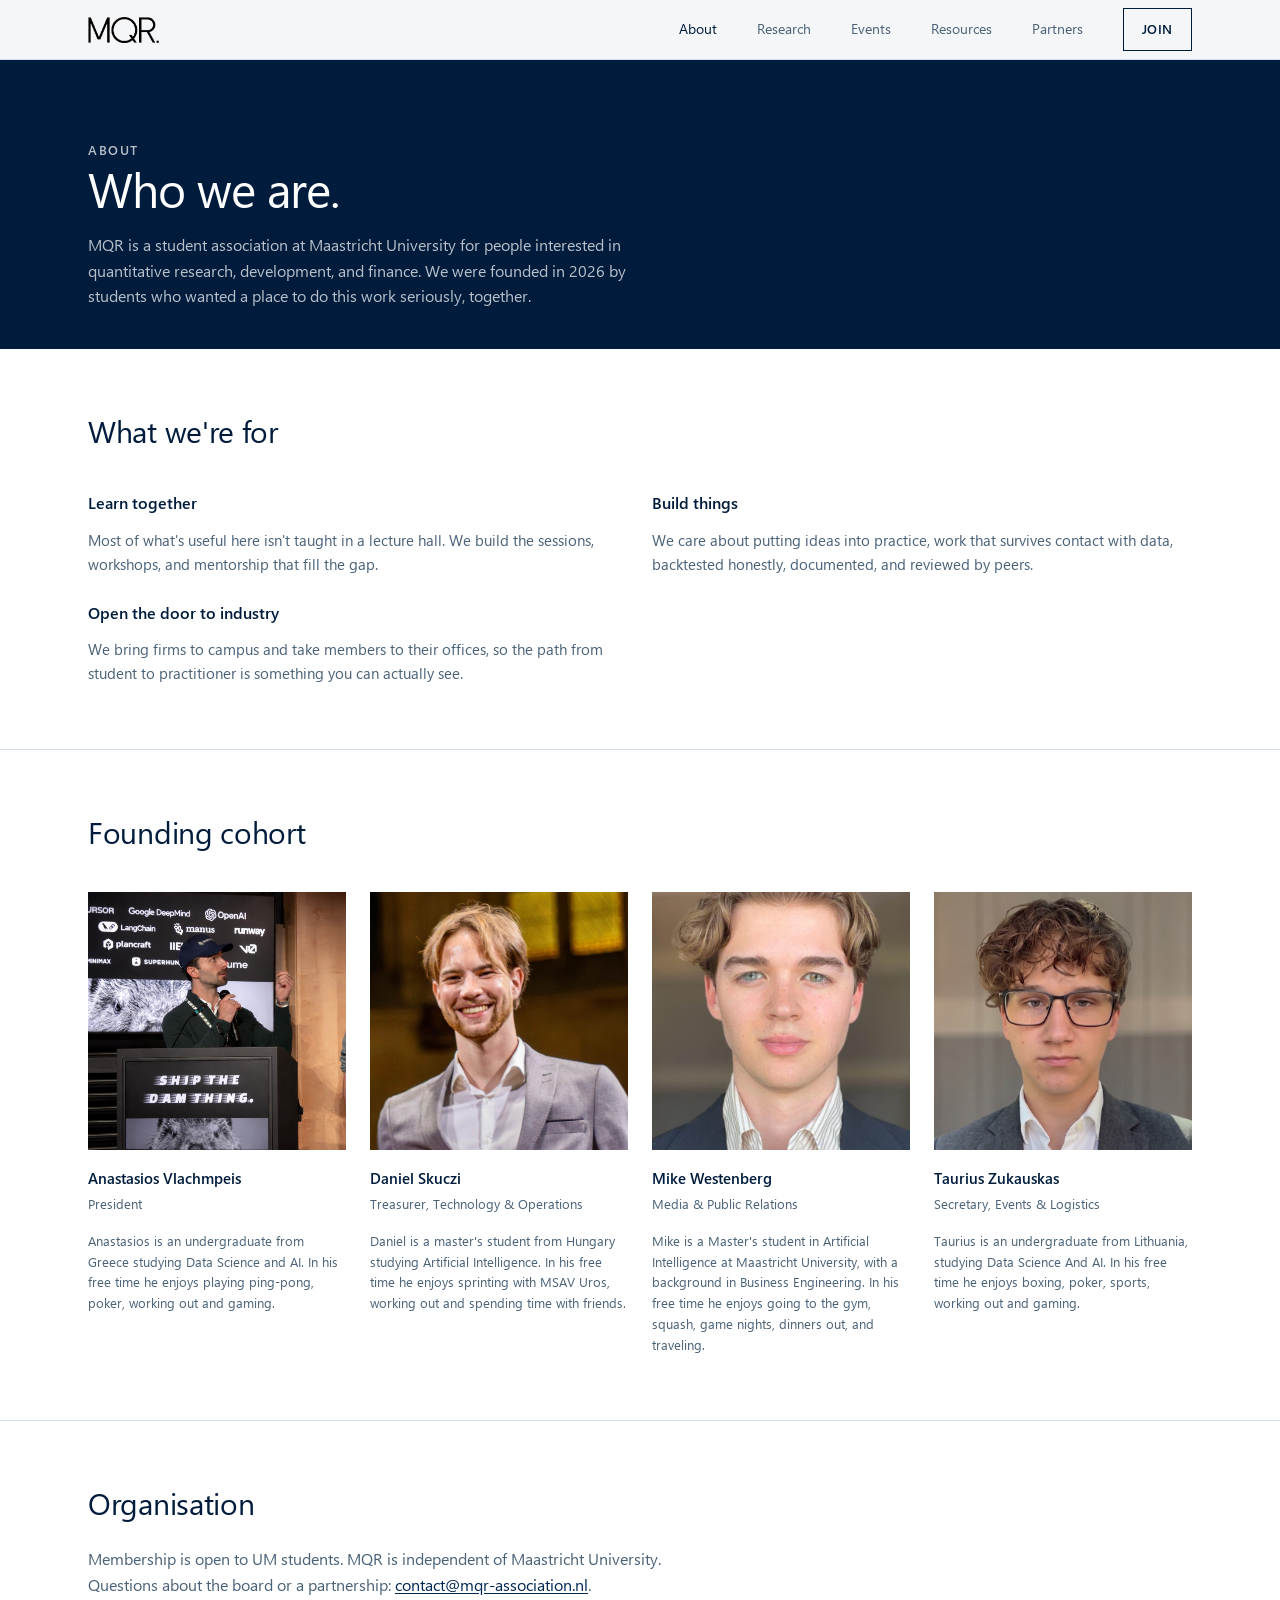
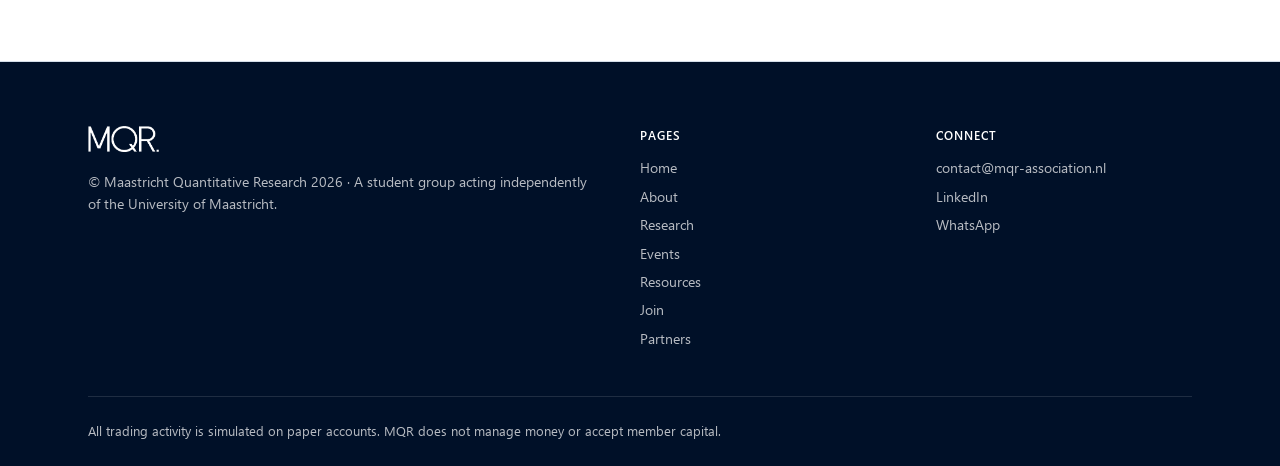
==== about.html @ 7ec0f81c "Content" ====
<!DOCTYPE html>
<html lang="en">
<head>
  <meta charset="UTF-8">
  <meta name="viewport" content="width=device-width, initial-scale=1.0">
  <link rel="icon" type="image/png" sizes="32x32" href="assets/favicon-light.png" media="(prefers-color-scheme: light)">
  <link rel="icon" type="image/png" sizes="32x32" href="assets/favicon-dark.png" media="(prefers-color-scheme: dark)">
  <link rel="icon" type="image/png" sizes="16x16" href="assets/favicon-light-16.png" media="(prefers-color-scheme: light)">
  <link rel="icon" type="image/png" sizes="16x16" href="assets/favicon-dark-16.png" media="(prefers-color-scheme: dark)">
  <link rel="icon" type="image/png" href="assets/favicon-light.png">
  <link rel="apple-touch-icon" sizes="180x180" href="assets/favicon-light-180.png">
  <title>About · MQR</title>
  <meta name="description" content="About MQR, Maastricht University's student association for quantitative research, development, and finance.">
  <meta property="og:title" content="About · MQR">
  <meta property="og:description" content="About MQR, Maastricht University's student association for quantitative research, development, and finance.">
  <meta property="og:type" content="website">
  <link rel="stylesheet" href="css/tokens.css">
  <link rel="stylesheet" href="css/fonts.css">
  <link rel="stylesheet" href="css/reset.css">
  <link rel="stylesheet" href="css/base.css">
  <link rel="stylesheet" href="css/layout.css">
  <link rel="stylesheet" href="css/components.css">
  <link rel="stylesheet" href="css/pages.css">
</head>
<body>
  <a class="skip-link" href="#main">Skip to content</a>

  <header class="site-header">
    <div class="header-inner">
      <a href="index.html" class="logo" aria-label="MQR home">
        <img src="assets/logo.png" alt="MQR" width="619" height="387">
      </a>
      <button type="button" class="nav-toggle" aria-expanded="false" aria-controls="primary-nav" aria-label="Open menu">
        <span class="nav-toggle-icon"></span>
      </button>
      <nav class="header-nav" id="primary-nav" aria-label="Primary">
        <a href="about.html" class="nav-link is-active" aria-current="page">About</a>
        <a href="research.html" class="nav-link">Research</a>
        <a href="events.html" class="nav-link">Events</a>
        <a href="resources.html" class="nav-link">Resources</a>
        <a href="partners.html" class="nav-link">Partners</a>
        <a href="join.html" class="btn btn-outline">Join</a>
      </nav>
    </div>
  </header>

  <main id="main">
    <section class="page-hero">
      <div class="section-inner">
        <p class="hero-kicker">About</p>
        <h1>Who we are.</h1>
        <p>MQR is a student association at Maastricht University for people interested in quantitative research, development, and finance. We were founded in 2026 by students who wanted a place to do this work seriously, together.</p>
      </div>
    </section>

    <section class="content-section" aria-labelledby="purpose-heading">
      <div class="section-inner">
        <h2 id="purpose-heading">What we're for</h2>
        <div class="event-types">
          <div class="event-type">
            <h3>Learn together</h3>
            <p>Most of what's useful here isn't taught in a lecture hall. We build the sessions, workshops, and mentorship that fill the gap.</p>
          </div>
          <div class="event-type">
            <h3>Build things</h3>
            <p>We care about putting ideas into practice, work that survives contact with data, backtested honestly, documented, and reviewed by peers.</p>
          </div>
          <div class="event-type">
            <h3>Open the door to industry</h3>
            <p>We bring firms to campus and take members to their offices, so the path from student to practitioner is something you can actually see.</p>
          </div>
        </div>
      </div>
    </section>

    <section class="content-section" id="founding-cohort" aria-labelledby="founding-cohort-heading">
      <div class="section-inner">
        <h2 id="founding-cohort-heading">Founding cohort</h2>
        <div class="team-list">
          <article class="team-member">
            <img src="assets/cohort/anastasios-vlachmpeis.jpg" alt="Anastasios Vlachmpeis">
            <h3>Anastasios Vlachmpeis</h3>
            <p class="team-role">President</p>
            <p class="team-bio">Anastasios is an undergraduate from Greece studying Data Science and AI. In his free time he enjoys playing ping-pong, poker, working out and gaming.</p>
          </article>
          <article class="team-member">
            <img src="assets/cohort/daniel-skuczi.jpg" alt="Daniel Skuczi">
            <h3>Daniel Skuczi</h3>
            <p class="team-role">Treasurer, Technology &amp; Operations</p>
            <p class="team-bio">Daniel is a master's student from Hungary studying Artificial Intelligence. In his free time he enjoys sprinting with MSAV Uros, working out and spending time with friends.</p>
          </article>
          <article class="team-member">
            <img src="assets/cohort/mike-westenberg.jpg" alt="Mike Westenberg">
            <h3>Mike Westenberg</h3>
            <p class="team-role">Media &amp; Public Relations</p>
            <p class="team-bio">Mike is a Master's student in Artificial Intelligence at Maastricht University, with a background in Business Engineering. In his free time he enjoys going to the gym, squash, game nights, dinners out, and traveling.</p>
          </article>
          <article class="team-member">
            <img src="assets/cohort/taurius-zukauskas.jpg" alt="Taurius Zukauskas">
            <h3>Taurius Zukauskas</h3>
            <p class="team-role">Secretary, Events &amp; Logistics</p>
            <p class="team-bio">Taurius is an undergraduate from Lithuania, studying Data Science And AI. In his free time he enjoys boxing, poker, sports, working out and gaming.</p>
          </article>
        </div>
      </div>
    </section>

    <!-- <section class="content-section" id="board" aria-labelledby="board-heading">
      <div class="section-inner">
        <h2 id="board-heading">Board</h2>
        <div class="team-list">
          <article class="team-member">
            <img src="assets/board/PLACEHOLDER.jpg" alt="">
            <h3>Anastasios Vlachmpeis</h3>
            <p class="team-role">Title</p>
            <p class="team-bio">BSc Data Science &amp; AI</p>
          </article>
          <article class="team-member">
            <img src="assets/board/PLACEHOLDER.jpg" alt="">
            <h3>Daniel Skuczi</h3>
            <p class="team-role">Treasurer</p>
            <p class="team-bio">MSc Artificial Intelligence</p>
          </article>
          <article class="team-member">
            <img src="assets/board/PLACEHOLDER.jpg" alt="">
            <h3>Mike Westenberg</h3>
            <p class="team-role">Media &amp; Public Relations</p>
            <p class="team-bio">MSc Artificial Intelligence</p>
          </article>
          <article class="team-member">
            <img src="assets/board/PLACEHOLDER.jpg" alt="">
            <h3>Taurius Zukauskas</h3>
            <p class="team-role">Secretary</p>
            <p class="team-bio">BSc Data Science &amp; AI</p>
          </article>
        </div>
      </div>
    </section> -->

    <section class="content-section" aria-labelledby="organisation-heading">
      <div class="section-inner">
        <h2 id="organisation-heading">Organisation</h2>
        <p>Membership is open to UM students. MQR is independent of Maastricht University. Questions about the board or a partnership: <a href="mailto:contact@mqr-association.nl">contact@mqr-association.nl</a>.</p>
      </div>
    </section>
  </main>

  <footer class="site-footer">
    <div class="footer-inner">
      <div class="footer-grid">
        <div>
          <a href="index.html" class="footer-logo" aria-label="MQR home">
            <img src="assets/logo.png" alt="MQR" width="619" height="387">
          </a>
          <p class="footer-meta">© Maastricht Quantitative Research 2026 · A student group acting independently of the University of Maastricht.</p>
        </div>
        <div>
          <p class="footer-heading">Pages</p>
          <ul class="footer-links-list">
            <li><a href="index.html">Home</a></li>
            <li><a href="about.html">About</a></li>
            <li><a href="research.html">Research</a></li>
            <li><a href="events.html">Events</a></li>
            <li><a href="resources.html">Resources</a></li>
            <li><a href="join.html">Join</a></li>
            <li><a href="partners.html">Partners</a></li>
          </ul>
        </div>
        <div>
          <p class="footer-heading">Connect</p>
          <ul class="footer-links-list">
            <li><a href="mailto:contact@mqr-association.nl">contact@mqr-association.nl</a></li>
            <li><a href="https://www.linkedin.com/company/maastricht-quantitative-research-association" rel="noopener noreferrer">LinkedIn</a></li>
            <li><a href="https://chat.whatsapp.com/HmCtrOrNglY5Er6Gcq0RWp" rel="noopener noreferrer">WhatsApp</a></li>
          </ul>
        </div>
      </div>
      <p class="footer-disclaimer">All trading activity is simulated on paper accounts. MQR does not manage money or accept member capital.</p>
    </div>
  </footer>

  <script src="js/main.js"></script>
</body>
</html>
---- css/tokens.css ----
:root {
  --navy: #001c3d;
  --navy-dark: #001028;
  --navy-mid: #002855;
  --sky: #5ba4cf;
  --sky-light: #a8d4ef;
  --sky-pale: #e8f4fa;

  --bg: #ffffff;
  --bg-alt: #f5f8fa;
  --text: #001c3d;
  --text-muted: #4a6278;
  --text-on-dark: #ffffff;
  --text-on-dark-muted: rgba(255, 255, 255, 0.72);
  --border: #d4dee8;

  --font-sans: "Segoe UI", sans-serif;

  --text-width: 36rem;
  --grid-width: 72rem;
  --header-height: 3.75rem;

  --space-sm: 0.75rem;
  --space-md: 1rem;
  --space-lg: 1.5rem;
  --space-xl: 2.5rem;
  --space-2xl: 4rem;
  --space-3xl: 6rem;

  --ease: 120ms ease;
}
---- css/fonts.css ----
@font-face {
  font-family: "Segoe UI";
  src:
    local("Segoe UI"),
    url("../assets/fonts/segoe-ui-normal.woff2") format("woff2");
  font-weight: 400;
  font-style: normal;
  font-display: swap;
}

@font-face {
  font-family: "Segoe UI";
  src:
    local("Segoe UI Semibold"),
    url("../assets/fonts/segoe-ui-semibold.woff2") format("woff2");
  font-weight: 600;
  font-style: normal;
  font-display: swap;
}
---- css/base.css ----
body {
  background: var(--bg);
  color: var(--text);
  font-family: var(--font-sans);
  font-size: 1rem;
  line-height: 1.6;
  -webkit-font-smoothing: antialiased;
}

h1 {
  font-weight: 400;
  font-size: clamp(2rem, 4vw, 3rem);
  line-height: 1.15;
  letter-spacing: -0.02em;
}

h2 {
  font-weight: 400;
  font-size: clamp(1.375rem, 2.5vw, 1.875rem);
  line-height: 1.25;
  letter-spacing: -0.01em;
}

h3 {
  font-weight: 600;
  font-size: 1rem;
}

a {
  color: var(--navy-mid);
  text-decoration: underline;
  text-underline-offset: 2px;
}

a:hover {
  color: var(--sky);
}

.skip-link {
  position: absolute;
  top: -100%;
  left: var(--space-md);
  z-index: 200;
  padding: 0.5rem 1rem;
  background: var(--navy);
  color: #fff;
  text-decoration: none;
}

.skip-link:focus {
  top: var(--space-md);
}
---- css/layout.css ----
.site-header {
  position: fixed;
  top: 0;
  left: 0;
  right: 0;
  z-index: 100;
  height: var(--header-height);
  background: rgba(255, 255, 255, 0.96);
  border-bottom: 1px solid var(--border);
}

.site-header--dark {
  background: transparent;
  border-bottom-color: rgba(255, 255, 255, 0.15);
}

.site-header--dark .logo,
.site-header--dark .nav-link {
  color: #fff;
}

.site-header--dark .nav-link:hover,
.site-header--dark .nav-link.is-active {
  color: var(--sky-light);
}

.site-header--dark .btn-outline {
  color: #fff;
  border-color: rgba(255, 255, 255, 0.5);
}

.header-inner {
  display: flex;
  align-items: center;
  justify-content: space-between;
  max-width: var(--grid-width);
  height: 100%;
  margin: 0 auto;
  padding: 0 var(--space-lg);
}

.logo {
  display: flex;
  align-items: center;
  text-decoration: none;
}

.logo:hover {
  text-decoration: none;
  opacity: 0.85;
}

.logo img {
  display: block;
  height: 1.625rem;
  width: auto;
}

.site-header--dark .logo img {
  filter: brightness(0) invert(1);
}

.header-nav {
  display: flex;
  align-items: center;
  gap: var(--space-xl);
}

.nav-link {
  font-size: 0.875rem;
  color: var(--text-muted);
  text-decoration: none;
}

.nav-link:hover,
.nav-link.is-active {
  color: var(--navy);
  text-decoration: none;
}

.nav-toggle {
  display: none;
  width: 2.25rem;
  height: 2.25rem;
  align-items: center;
  justify-content: center;
}

.nav-toggle-icon,
.nav-toggle-icon::before,
.nav-toggle-icon::after {
  display: block;
  width: 1.125rem;
  height: 1px;
  background: currentColor;
}

.nav-toggle-icon {
  position: relative;
}

.nav-toggle-icon::before,
.nav-toggle-icon::after {
  content: "";
  position: absolute;
  left: 0;
}

.nav-toggle-icon::before { top: -5px; }
.nav-toggle-icon::after { top: 5px; }

@media (max-width: 47.99rem) {
  .nav-toggle {
    display: flex;
    color: var(--navy);
  }

  .site-header--dark .nav-toggle {
    color: #fff;
  }

  .header-nav {
    position: fixed;
    top: var(--header-height);
    left: 0;
    right: 0;
    flex-direction: column;
    align-items: stretch;
    gap: 0;
    padding: var(--space-sm);
    background: #fff;
    border-bottom: 1px solid var(--border);
    transform: translateY(-110%);
    opacity: 0;
    visibility: hidden;
    transition: transform var(--ease), opacity var(--ease), visibility var(--ease);
  }

  .header-nav.is-open {
    transform: translateY(0);
    opacity: 1;
    visibility: visible;
  }

  .header-nav .nav-link {
    padding: var(--space-md);
    color: var(--navy);
  }
}

.section-inner {
  max-width: var(--grid-width);
  margin: 0 auto;
  padding: 0 var(--space-lg);
}

.site-footer {
  background: var(--navy-dark);
  color: var(--text-on-dark-muted);
  padding: var(--space-2xl) 0 var(--space-lg);
}

.footer-inner {
  max-width: var(--grid-width);
  margin: 0 auto;
  padding: 0 var(--space-lg);
}

.footer-grid {
  display: grid;
  gap: var(--space-xl);
  margin-bottom: var(--space-xl);
}

@media (min-width: 48rem) {
  .footer-grid {
    grid-template-columns: 2fr 1fr 1fr;
  }
}

.footer-logo {
  display: inline-block;
  margin-bottom: var(--space-sm);
  text-decoration: none;
}

.footer-logo:hover {
  text-decoration: none;
  opacity: 0.85;
}

.footer-logo img {
  display: block;
  height: 1.625rem;
  width: auto;
  filter: brightness(0) invert(1);
}

.footer-meta {
  font-size: 0.875rem;
}

.footer-heading {
  color: var(--text-on-dark);
  font-size: 0.75rem;
  font-weight: 600;
  letter-spacing: 0.08em;
  text-transform: uppercase;
  margin-bottom: var(--space-sm);
}

.footer-links-list a {
  display: block;
  font-size: 0.875rem;
  color: var(--text-on-dark-muted);
  text-decoration: none;
  margin-bottom: 0.375rem;
}

.footer-links-list a:hover {
  color: var(--sky-light);
}

.footer-disclaimer {
  padding-top: var(--space-lg);
  border-top: 1px solid rgba(255, 255, 255, 0.12);
  font-size: 0.8125rem;
}
---- css/components.css ----
.btn {
  display: inline-block;
  padding: 0.625rem 1.125rem;
  font-size: 0.8125rem;
  font-weight: 600;
  letter-spacing: 0.04em;
  text-transform: uppercase;
  text-decoration: none;
  border: 1px solid transparent;
  transition: background var(--ease), color var(--ease), border-color var(--ease);
}

.btn-filled {
  background: var(--navy);
  color: #fff;
  border-color: var(--navy);
}

.btn-filled:hover {
  background: var(--navy-mid);
  border-color: var(--navy-mid);
  color: #fff;
  text-decoration: none;
}

.btn-outline {
  background: transparent;
  color: var(--navy);
  border-color: var(--navy);
}

.btn-outline:hover {
  background: var(--navy);
  color: #fff;
  text-decoration: none;
}

.btn-disabled {
  opacity: 0.55;
  cursor: not-allowed;
  pointer-events: none;
}

.btn-disabled:hover {
  background: transparent;
  color: var(--navy);
}

.btn-light {
  background: transparent;
  color: #fff;
  border-color: rgba(255, 255, 255, 0.6);
}

.btn-light:hover {
  background: #fff;
  color: var(--navy);
  text-decoration: none;
}

.site-header:not(.site-header--dark) .header-nav .btn-light {
  color: var(--navy);
  border-color: var(--navy);
}

.site-header:not(.site-header--dark) .header-nav .btn-light:hover {
  background: var(--navy);
  color: #fff;
}

.text-link {
  display: inline-block;
  margin-top: var(--space-lg);
  font-size: 0.875rem;
  font-weight: 600;
  letter-spacing: 0.04em;
  text-transform: uppercase;
  color: var(--navy);
  text-decoration: none;
}

.text-link:hover {
  color: var(--sky);
  text-decoration: none;
}

.text-link::after {
  content: " →";
}

/* Hero */

.hero-full {
  position: relative;
  min-height: 85vh;
  display: flex;
  align-items: flex-end;
  padding: calc(var(--header-height) + var(--space-2xl)) var(--space-lg) var(--space-2xl);
  color: #fff;
}

.hero-full-bg {
  position: absolute;
  inset: 0;
  z-index: 0;
}

.hero-full-bg img {
  width: 100%;
  height: 100%;
  object-fit: cover;
}

.hero-full-overlay {
  position: absolute;
  inset: 0;
  background: linear-gradient(
    to top,
    rgba(0, 16, 40, 0.92) 0%,
    rgba(0, 28, 61, 0.55) 50%,
    rgba(0, 28, 61, 0.35) 100%
  );
}

.hero-full-content {
  position: relative;
  z-index: 1;
  max-width: var(--grid-width);
  width: 100%;
  margin: 0 auto;
}

.hero-full-content h1 {
  max-width: 14ch;
  margin-top: var(--space-md);
}

.hero-full-content p {
  max-width: 32rem;
  margin-top: var(--space-lg);
  color: var(--text-on-dark-muted);
  font-size: 1.0625rem;
}

.hero-full-actions {
  display: flex;
  flex-wrap: wrap;
  gap: var(--space-md);
  margin-top: var(--space-xl);
}

.hero-kicker {
  font-size: 0.8125rem;
  font-weight: 600;
  letter-spacing: 0.12em;
  text-transform: uppercase;
  color: var(--sky-light);
}

.hero-credit {
  position: absolute;
  bottom: var(--space-sm);
  right: var(--space-lg);
  z-index: 1;
  font-size: 0.6875rem;
  color: rgba(255, 255, 255, 0.45);
}

/* Sponsor carousel */

.sponsor-carousel {
  background: var(--bg-alt);
  border-bottom: 1px solid var(--border);
  padding: var(--space-md) 0 var(--space-lg);
}

.sponsor-carousel-label {
  margin: 0 auto var(--space-sm);
  max-width: var(--grid-width);
  padding: 0 var(--space-lg);
  text-align: center;
  font-size: 0.6875rem;
  font-weight: 600;
  letter-spacing: 0.08em;
  text-transform: uppercase;
  color: var(--text-muted);
}

.sponsor-carousel-viewport {
  overflow: hidden;
}

.sponsor-carousel-track {
  display: flex;
  width: max-content;
  flex-shrink: 0;
  animation: sponsor-carousel-scroll var(--carousel-duration, 55s) linear infinite;
  will-change: transform;
}

.sponsor-carousel-set {
  display: flex;
  align-items: center;
  flex-shrink: 0;
  gap: var(--space-2xl);
  padding-right: var(--space-2xl);
  list-style: none;
}

.sponsor-carousel-set li {
  flex: 0 0 auto;
}

.sponsor-carousel-set img {
  display: block;
  height: 2.25rem;
  width: auto;
  max-width: 9rem;
  object-fit: contain;
  opacity: 0.72;
}

@keyframes sponsor-carousel-scroll {
  from {
    transform: translate3d(0, 0, 0);
  }

  to {
    transform: translate3d(var(--carousel-shift, -50%), 0, 0);
  }
}

@media (prefers-reduced-motion: reduce) {
  .sponsor-carousel-track {
    animation: none;
    flex-wrap: wrap;
    justify-content: center;
    width: auto;
    max-width: var(--grid-width);
    margin: 0 auto;
    gap: var(--space-xl);
  }

  .sponsor-carousel-set[aria-hidden="true"] {
    display: none;
  }
}

/* Page hero (inner pages) */

.page-hero {
  padding: calc(var(--header-height) + var(--space-2xl)) 0 var(--space-xl);
  background: var(--navy);
  color: #fff;
}

.page-hero h1 {
  max-width: 20ch;
}

.page-hero p {
  max-width: 36rem;
  margin-top: var(--space-md);
  color: var(--text-on-dark-muted);
}

/* Feature blocks (50Five-style) */

.feature-block {
  padding: var(--space-2xl) 0;
  border-bottom: 1px solid var(--border);
}

.feature-block:nth-child(even) {
  background: var(--bg-alt);
}

.feature-block-inner {
  display: grid;
  gap: var(--space-xl);
  align-items: center;
  max-width: var(--grid-width);
  margin: 0 auto;
  padding: 0 var(--space-lg);
}

@media (min-width: 56rem) {
  .feature-block-inner {
    grid-template-columns: 1fr 1fr;
    gap: var(--space-2xl);
  }

  .feature-block--reverse .feature-block-media {
    order: 2;
  }
}

.feature-block-media img {
  width: 100%;
  aspect-ratio: 4 / 3;
  object-fit: cover;
  display: block;
}

.feature-block-media figcaption {
  margin-top: var(--space-sm);
  font-size: 0.75rem;
  color: var(--text-muted);
}

.section-num {
  font-size: 0.8125rem;
  font-weight: 600;
  letter-spacing: 0.06em;
  text-transform: uppercase;
  color: var(--sky);
  margin-bottom: var(--space-md);
}

.feature-block-content p {
  margin-top: var(--space-md);
  color: var(--text-muted);
  max-width: 32rem;
}

/* Content sections */

.content-section {
  padding: var(--space-2xl) 0;
  border-bottom: 1px solid var(--border);
}

.content-section h2 {
  margin-bottom: var(--space-lg);
}

.content-section p {
  color: var(--text-muted);
  max-width: 40rem;
}

.content-section p + p {
  margin-top: var(--space-md);
}

/* Team */

.team-list {
  display: grid;
  gap: var(--space-lg);
  margin-top: var(--space-xl);
}

@media (min-width: 48rem) {
  .team-list {
    grid-template-columns: repeat(2, 1fr);
  }
}

@media (min-width: 64rem) {
  .team-list {
    grid-template-columns: repeat(4, 1fr);
  }
}

.team-member img {
  width: 100%;
  aspect-ratio: 1;
  object-fit: cover;
  margin-bottom: var(--space-md);
  background: var(--bg-alt);
}

.team-member h3 {
  font-size: 0.9375rem;
}

.team-role {
  font-size: 0.8125rem;
  color: var(--sky);
  margin: 0.25rem 0;
}

.team-bio {
  font-size: 0.8125rem;
  color: var(--text-muted);
}

/* Workflow */

.step-list {
  display: grid;
  gap: var(--space-md);
  margin-top: var(--space-xl);
}

@media (min-width: 48rem) {
  .step-list {
    grid-template-columns: repeat(5, 1fr);
  }
}

.step-item {
  padding: var(--space-md) 0;
  border-top: 2px solid var(--navy);
}

.step-num {
  font-size: 0.75rem;
  color: var(--text-muted);
  margin-bottom: 0.25rem;
}

.step-label {
  font-size: 0.9375rem;
  font-weight: 600;
}

/* Callout */

.callout {
  margin-top: var(--space-xl);
  padding: var(--space-lg);
  background: var(--sky-pale);
  border-left: 3px solid var(--sky);
  font-size: 0.9375rem;
  color: var(--text-muted);
}

/* Events */

.event-types {
  display: grid;
  gap: var(--space-lg);
  margin-top: var(--space-xl);
}

@media (min-width: 48rem) {
  .event-types {
    grid-template-columns: repeat(2, 1fr);
  }
}

.event-type h3 {
  margin-bottom: var(--space-sm);
}

.event-type p {
  font-size: 0.9375rem;
  color: var(--text-muted);
}

.calendar-section {
  margin-top: var(--space-xl);
}

.calendar-month {
  margin-bottom: var(--space-xl);
}

.calendar-month-title {
  font-size: 0.8125rem;
  font-weight: 600;
  letter-spacing: 0.06em;
  text-transform: uppercase;
  color: var(--text-muted);
  padding-bottom: var(--space-sm);
  border-bottom: 1px solid var(--border);
  margin-bottom: var(--space-md);
}

.calendar-event {
  display: grid;
  grid-template-columns: 3.5rem 1fr auto;
  gap: var(--space-md);
  align-items: start;
  padding: var(--space-md) 0;
  border-bottom: 1px solid var(--border);
}

.calendar-date-badge {
  text-align: center;
  line-height: 1.2;
}

.calendar-date-day {
  display: block;
  font-size: 1.25rem;
  font-weight: 600;
  color: var(--navy);
}

.calendar-date-month {
  display: block;
  font-size: 0.6875rem;
  text-transform: uppercase;
  color: var(--text-muted);
}

.calendar-event-meta {
  font-size: 0.8125rem;
  color: var(--text-muted);
  margin-top: 0.125rem;
}

.calendar-event-detail {
  grid-column: 2 / -1;
  font-size: 0.875rem;
  color: var(--text-muted);
  padding-bottom: var(--space-sm);
}

.type-pill {
  font-size: 0.6875rem;
  font-weight: 600;
  letter-spacing: 0.04em;
  text-transform: uppercase;
  color: var(--sky);
}

.calendar-empty {
  padding: var(--space-xl) 0;
  color: var(--text-muted);
}

.calendar-empty a {
  font-weight: 600;
}

.past-events-toggle summary {
  cursor: pointer;
  font-size: 0.875rem;
  font-weight: 600;
  color: var(--navy);
  margin-top: var(--space-xl);
}

.past-event-item {
  display: flex;
  gap: var(--space-md);
  padding: var(--space-sm) 0;
  border-bottom: 1px solid var(--border);
  font-size: 0.875rem;
  color: var(--text-muted);
}

.past-event-date {
  min-width: 5.5rem;
  font-size: 0.8125rem;
}

/* Pillars */

.pillar-grid {
  display: grid;
  gap: var(--space-lg);
}

@media (min-width: 48rem) {
  .pillar-grid {
    grid-template-columns: repeat(3, 1fr);
  }
}

.pillar-card h3 {
  margin-bottom: var(--space-sm);
}

.pillar-card p {
  font-size: 0.9375rem;
  color: var(--text-muted);
}

.pillar-card .section-num {
  margin-bottom: var(--space-sm);
}

/* Programme */

.programme-list {
  margin-top: var(--space-xl);
}

.programme-row {
  display: grid;
  gap: var(--space-sm);
  padding: var(--space-md) 0;
  border-bottom: 1px solid var(--border);
}

@media (min-width: 48rem) {
  .programme-row {
    grid-template-columns: 1fr 2fr;
    gap: var(--space-xl);
    align-items: baseline;
  }
}

.programme-row dt {
  font-weight: 600;
  font-size: 0.9375rem;
}

.programme-when {
  display: block;
  font-size: 0.8125rem;
  font-weight: 400;
  color: var(--text-muted);
  margin-top: 0.125rem;
}

.programme-row dd {
  font-size: 0.9375rem;
  color: var(--text-muted);
}

.programme-note {
  margin-top: var(--space-lg);
  font-size: 0.875rem;
  color: var(--text-muted);
}

.visually-hidden {
  position: absolute;
  width: 1px;
  height: 1px;
  padding: 0;
  margin: -1px;
  overflow: hidden;
  clip: rect(0, 0, 0, 0);
  white-space: nowrap;
  border: 0;
}

/* Join */

.join-track {
  padding: var(--space-2xl) var(--space-lg);
}

.join-track--primary {
  background: var(--bg);
}

.join-track--primary .join-track-inner {
  max-width: var(--grid-width);
}

.join-track--research {
  background: var(--bg-alt);
  border-top: 1px solid var(--border);
}

.join-track--research .join-track-inner {
  max-width: 26rem;
}

.join-track--sponsor {
  background: var(--bg-alt);
  border-top: 1px solid var(--border);
}

.join-track-inner {
  max-width: 26rem;
  margin: 0 auto;
}

.join-faq .join-track-inner {
  max-width: 26rem;
}

.join-track-intro {
  color: var(--text-muted);
  margin-top: var(--space-md);
}

.join-block {
  margin-top: var(--space-xl);
}

.join-block h3 {
  margin-bottom: var(--space-sm);
}

.join-block p {
  font-size: 0.9375rem;
  color: var(--text-muted);
}

.faq-item {
  border-bottom: 1px solid var(--border);
}

.faq-item summary {
  padding: var(--space-md) 0;
  font-size: 0.9375rem;
  font-weight: 600;
  cursor: pointer;
  list-style: none;
}

.faq-item summary::-webkit-details-marker {
  display: none;
}

.faq-answer {
  padding-bottom: var(--space-md);
  font-size: 0.9375rem;
  color: var(--text-muted);
}

.sponsor-logos {
  display: grid;
  grid-template-columns: repeat(2, 1fr);
  gap: var(--space-md);
  margin: var(--space-xl) 0;
}

.sponsor-logo-placeholder {
  height: 3.5rem;
  display: flex;
  align-items: center;
  justify-content: center;
  border: 1px solid var(--border);
  font-size: 0.75rem;
  color: var(--text-muted);
  background: var(--bg);
}

.join-contact {
  padding: var(--space-xl) 0;
  text-align: center;
  background: var(--navy);
  color: var(--text-on-dark-muted);
}

.join-contact h2 {
  color: #fff;
  font-size: 1.25rem;
}

.join-contact a {
  color: var(--sky-light);
}

.cta-strip {
  padding: var(--space-2xl) 0;
  background: var(--navy);
  color: #fff;
  text-align: center;
}

.cta-strip h2 {
  color: #fff;
}

.cta-strip p {
  max-width: 32rem;
  margin: var(--space-md) auto 0;
  color: var(--text-on-dark-muted);
}

.cta-strip .btn-filled {
  margin-top: var(--space-lg);
  background: #fff;
  color: var(--navy);
  border-color: #fff;
}

.cta-strip .btn-filled:hover {
  background: var(--sky-pale);
  border-color: var(--sky-pale);
  color: var(--navy);
}

.join-paths-cta {
  text-align: center;
}

.join-apply-btn {
  margin-top: var(--space-xl);
}

/* Resources */

.book-grid {
  list-style: none;
  padding: 0;
  margin-top: var(--space-xl);
  display: grid;
  grid-template-columns: repeat(auto-fill, minmax(120px, 150px));
  gap: var(--space-lg);
  justify-content: start;
}

.book-grid > li {
  min-width: 0;
}

.book-card {
  display: flex;
  flex-direction: column;
  align-items: stretch;
  gap: var(--space-sm);
  text-align: center;
  text-decoration: none;
  color: var(--navy);
}

.book-card:hover {
  text-decoration: none;
  color: var(--sky);
}

.book-cover {
  display: block;
  width: 100%;
  height: auto;
  border-radius: 2px;
  transition: transform 0.18s ease;
  background: var(--bg-alt);
}

.book-card:hover .book-cover {
  transform: translateY(-4px);
}

.book-title {
  font-size: 0.8125rem;
  line-height: 1.3;
  font-weight: 600;
}

.resources-prose h2 + h2 {
  margin-top: var(--space-2xl);
}

.resource-link-list {
  list-style: none;
  padding: 0;
  margin-top: var(--space-lg);
}

.resource-link-list li {
  padding: var(--space-md) 0;
  border-top: 1px solid var(--border);
}

.resource-link-list li:first-child {
  border-top: none;
}

.resource-link-list a {
  font-weight: 600;
  color: var(--navy);
  text-decoration: none;
}

.resource-link-list a:hover {
  color: var(--sky);
  text-decoration: none;
}

.reading-week {
  display: inline-block;
  min-width: 5rem;
  font-weight: 600;
  color: var(--sky);
  margin-right: var(--space-sm);
}

.resources-section-intro {
  color: var(--text-muted);
  max-width: 40rem;
  margin-top: var(--space-sm);
}

.resource-link-note {
  color: var(--text-muted);
}
---- css/pages.css ----
/* page-specific — kept minimal */
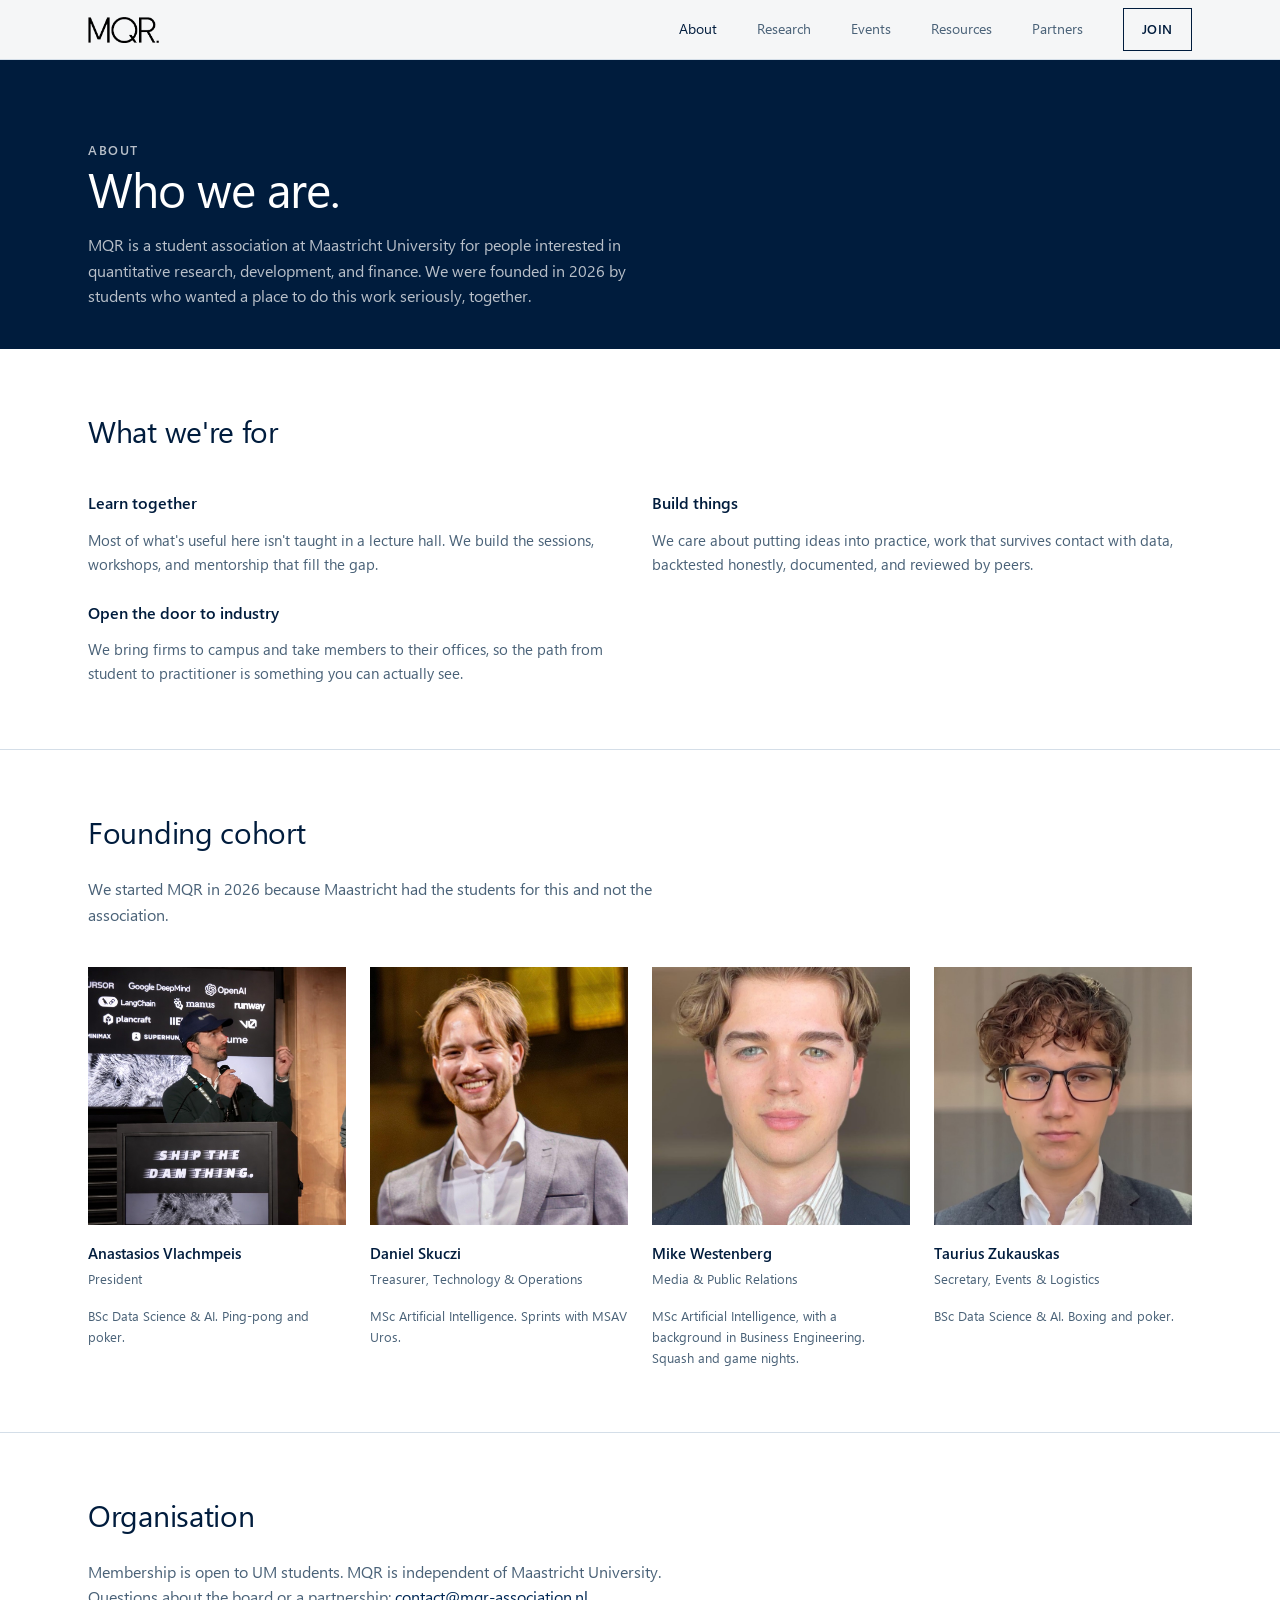
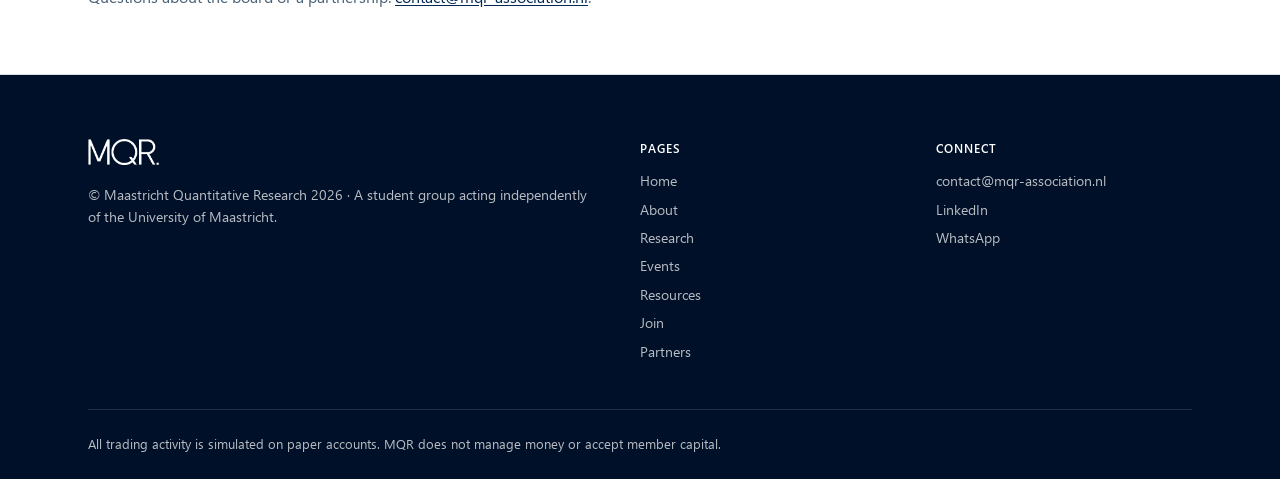
==== commit b16cd059: "Content" ====
--- a/about.html
+++ b/about.html
@@ -76,30 +76,31 @@
     <section class="content-section" id="founding-cohort" aria-labelledby="founding-cohort-heading">
       <div class="section-inner">
         <h2 id="founding-cohort-heading">Founding cohort</h2>
+        <p>We started MQR in 2026 because Maastricht had the students for this and not the association.</p>
         <div class="team-list">
           <article class="team-member">
             <img src="assets/cohort/anastasios-vlachmpeis.jpg" alt="Anastasios Vlachmpeis">
             <h3>Anastasios Vlachmpeis</h3>
             <p class="team-role">President</p>
-            <p class="team-bio">Anastasios is an undergraduate from Greece studying Data Science and AI. In his free time he enjoys playing ping-pong, poker, working out and gaming.</p>
+            <p class="team-bio">BSc Data Science &amp; AI. Ping-pong and poker.</p>
           </article>
           <article class="team-member">
             <img src="assets/cohort/daniel-skuczi.jpg" alt="Daniel Skuczi">
             <h3>Daniel Skuczi</h3>
             <p class="team-role">Treasurer, Technology &amp; Operations</p>
-            <p class="team-bio">Daniel is a master's student from Hungary studying Artificial Intelligence. In his free time he enjoys sprinting with MSAV Uros, working out and spending time with friends.</p>
+            <p class="team-bio">MSc Artificial Intelligence. Sprints with MSAV Uros.</p>
           </article>
           <article class="team-member">
             <img src="assets/cohort/mike-westenberg.jpg" alt="Mike Westenberg">
             <h3>Mike Westenberg</h3>
             <p class="team-role">Media &amp; Public Relations</p>
-            <p class="team-bio">Mike is a Master's student in Artificial Intelligence at Maastricht University, with a background in Business Engineering. In his free time he enjoys going to the gym, squash, game nights, dinners out, and traveling.</p>
+            <p class="team-bio">MSc Artificial Intelligence, with a background in Business Engineering. Squash and game nights.</p>
           </article>
           <article class="team-member">
             <img src="assets/cohort/taurius-zukauskas.jpg" alt="Taurius Zukauskas">
             <h3>Taurius Zukauskas</h3>
             <p class="team-role">Secretary, Events &amp; Logistics</p>
-            <p class="team-bio">Taurius is an undergraduate from Lithuania, studying Data Science And AI. In his free time he enjoys boxing, poker, sports, working out and gaming.</p>
+            <p class="team-bio">BSc Data Science &amp; AI. Boxing and poker.</p>
           </article>
         </div>
       </div>
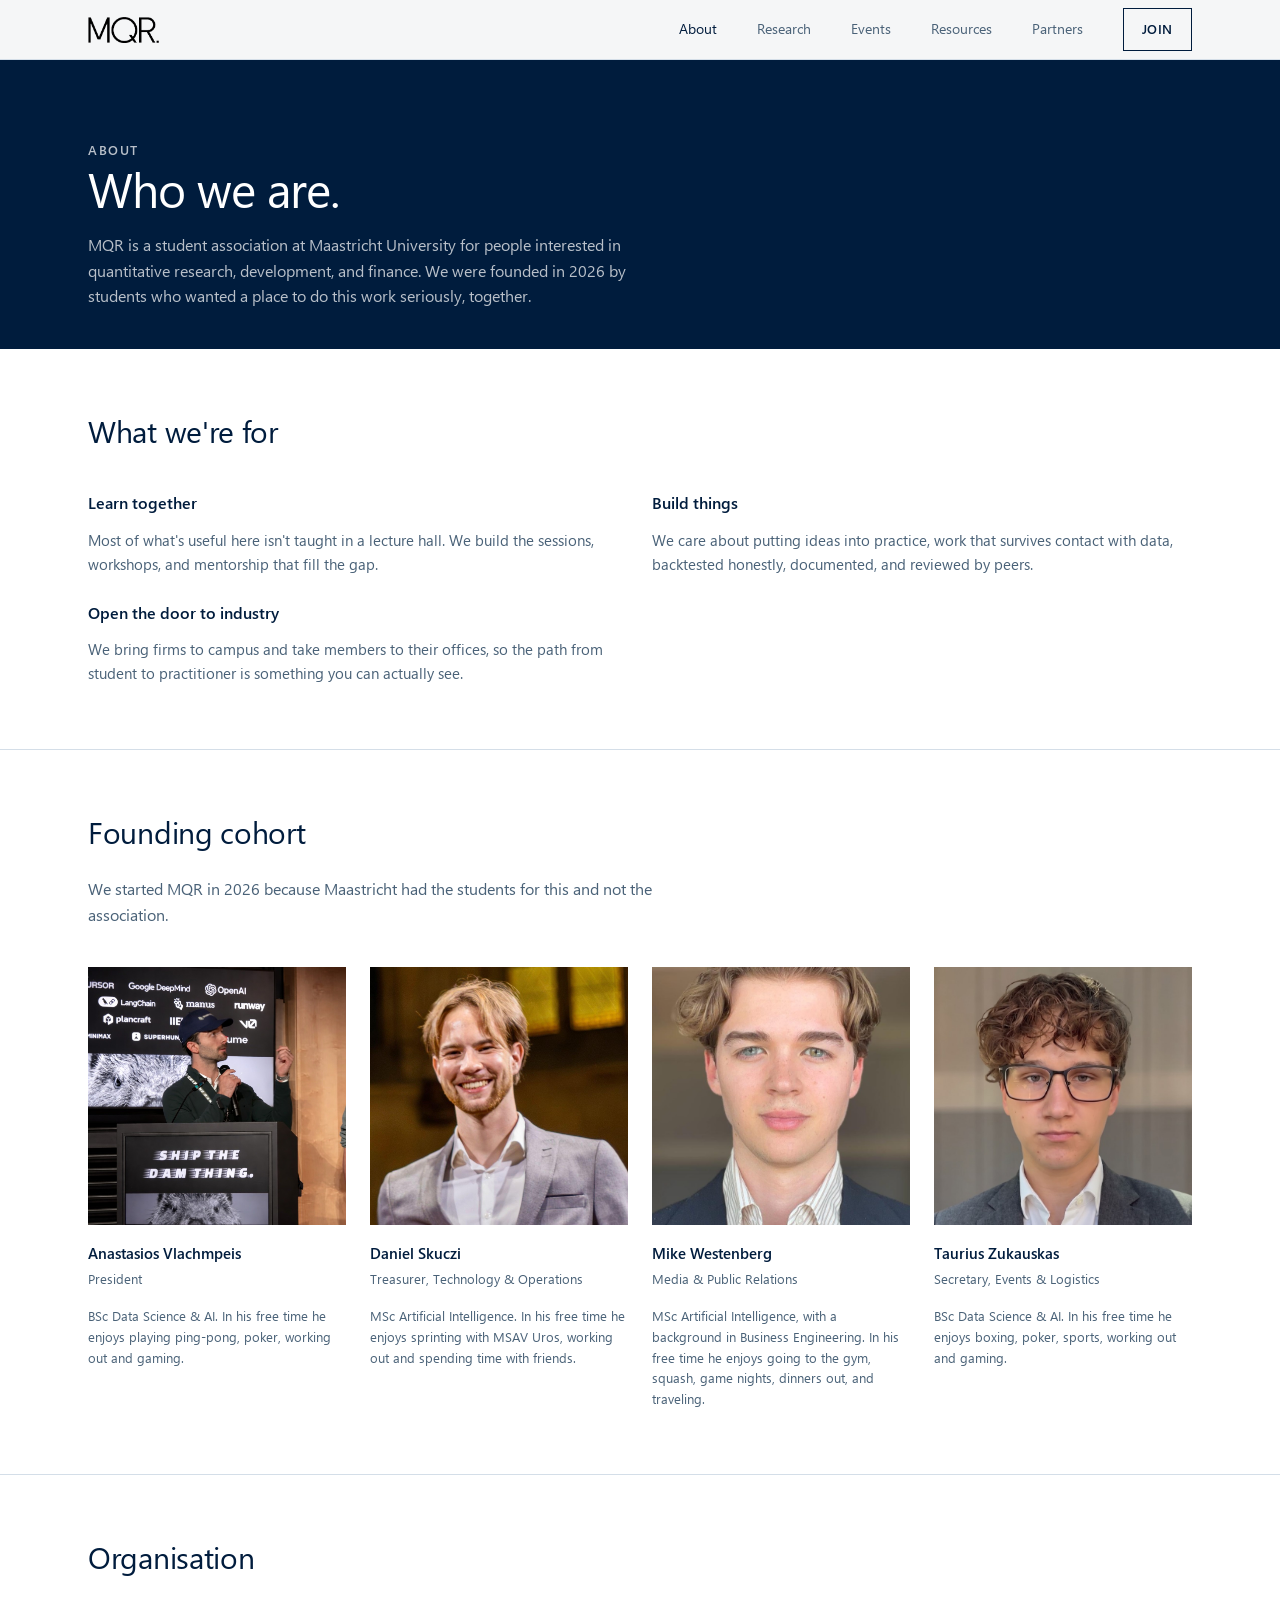
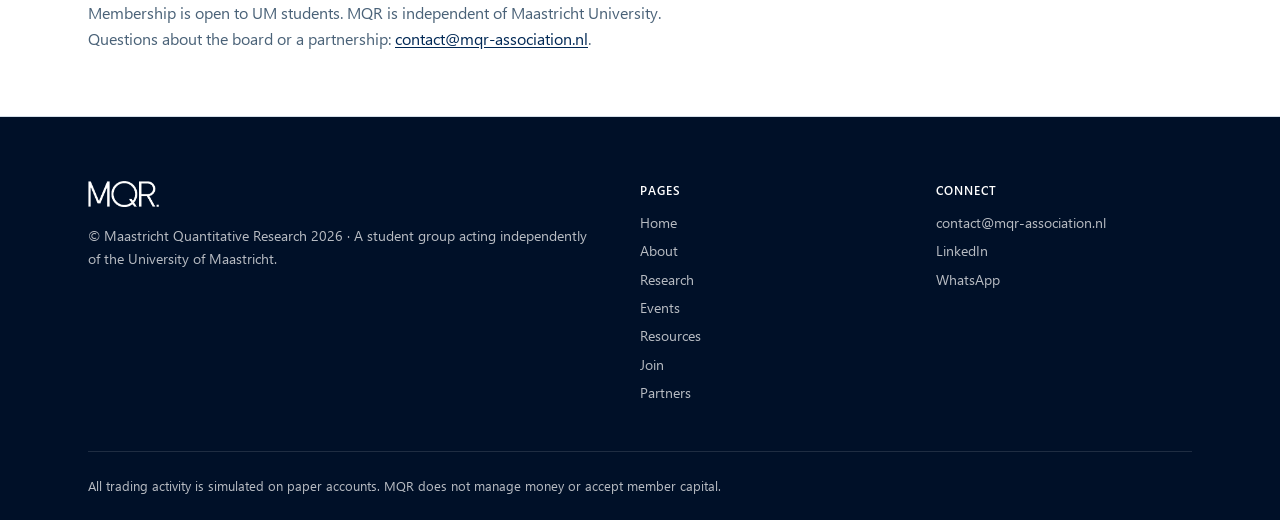
==== commit 972692b1: "Content" ====
--- a/about.html
+++ b/about.html
@@ -82,25 +82,25 @@
             <img src="assets/cohort/anastasios-vlachmpeis.jpg" alt="Anastasios Vlachmpeis">
             <h3>Anastasios Vlachmpeis</h3>
             <p class="team-role">President</p>
-            <p class="team-bio">BSc Data Science &amp; AI. Ping-pong and poker.</p>
+            <p class="team-bio">BSc Data Science &amp; AI. In his free time he enjoys playing ping-pong, poker, working out and gaming.</p>
           </article>
           <article class="team-member">
             <img src="assets/cohort/daniel-skuczi.jpg" alt="Daniel Skuczi">
             <h3>Daniel Skuczi</h3>
             <p class="team-role">Treasurer, Technology &amp; Operations</p>
-            <p class="team-bio">MSc Artificial Intelligence. Sprints with MSAV Uros.</p>
+            <p class="team-bio">MSc Artificial Intelligence. In his free time he enjoys sprinting with MSAV Uros, working out and spending time with friends.</p>
           </article>
           <article class="team-member">
             <img src="assets/cohort/mike-westenberg.jpg" alt="Mike Westenberg">
             <h3>Mike Westenberg</h3>
             <p class="team-role">Media &amp; Public Relations</p>
-            <p class="team-bio">MSc Artificial Intelligence, with a background in Business Engineering. Squash and game nights.</p>
+            <p class="team-bio">MSc Artificial Intelligence, with a background in Business Engineering. In his free time he enjoys going to the gym, squash, game nights, dinners out, and traveling.</p>
           </article>
           <article class="team-member">
             <img src="assets/cohort/taurius-zukauskas.jpg" alt="Taurius Zukauskas">
             <h3>Taurius Zukauskas</h3>
             <p class="team-role">Secretary, Events &amp; Logistics</p>
-            <p class="team-bio">BSc Data Science &amp; AI. Boxing and poker.</p>
+            <p class="team-bio">BSc Data Science &amp; AI. In his free time he enjoys boxing, poker, sports, working out and gaming.</p>
           </article>
         </div>
       </div>
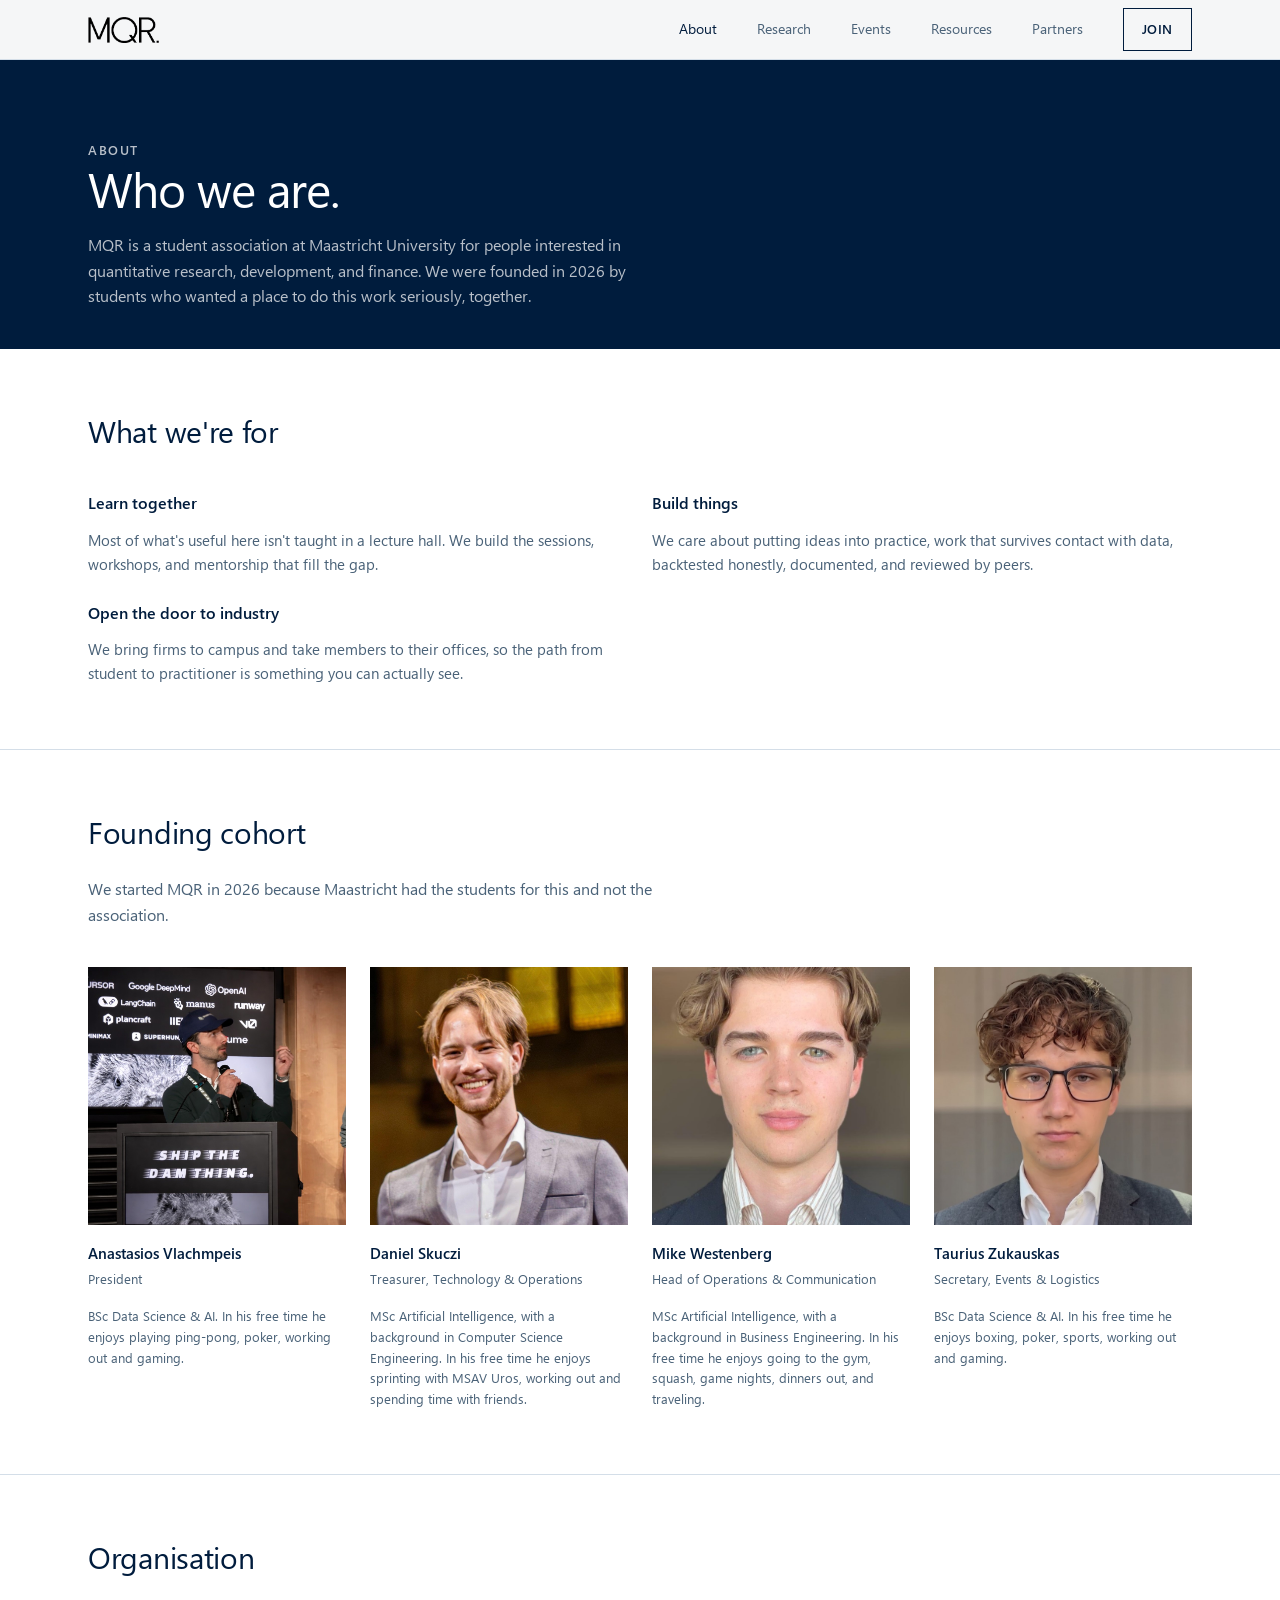
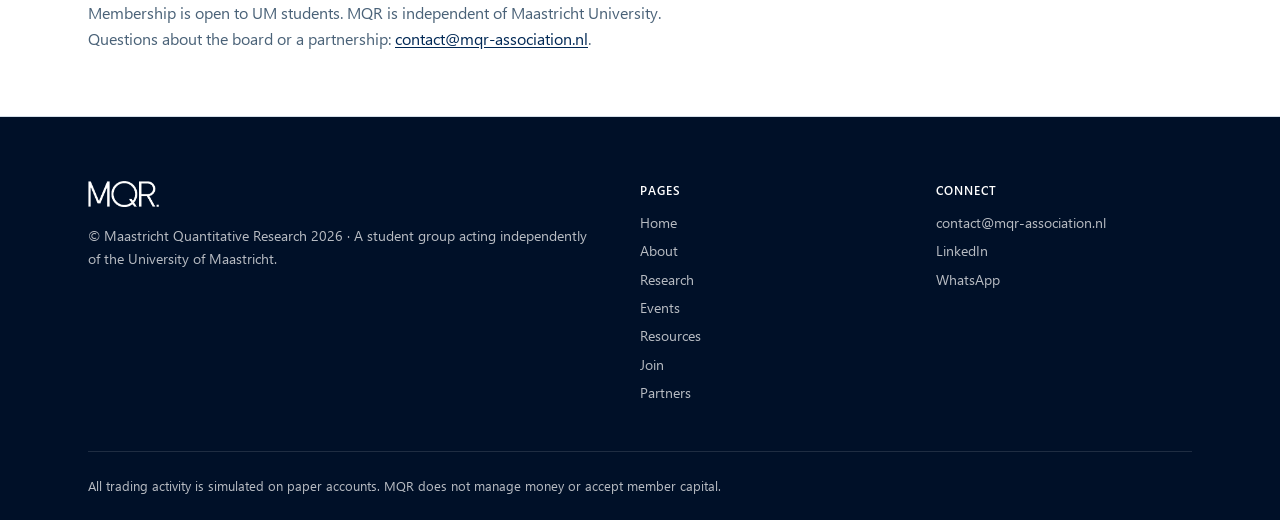
==== commit 5f027fcb: "changes" ====
--- a/about.html
+++ b/about.html
@@ -88,12 +88,12 @@
             <img src="assets/cohort/daniel-skuczi.jpg" alt="Daniel Skuczi">
             <h3>Daniel Skuczi</h3>
             <p class="team-role">Treasurer, Technology &amp; Operations</p>
-            <p class="team-bio">MSc Artificial Intelligence. In his free time he enjoys sprinting with MSAV Uros, working out and spending time with friends.</p>
+            <p class="team-bio">MSc Artificial Intelligence, with a background in Computer Science Engineering. In his free time he enjoys sprinting with MSAV Uros, working out and spending time with friends.</p>
           </article>
           <article class="team-member">
             <img src="assets/cohort/mike-westenberg.jpg" alt="Mike Westenberg">
             <h3>Mike Westenberg</h3>
-            <p class="team-role">Media &amp; Public Relations</p>
+            <p class="team-role">Head of Operations &amp; Communication</p>
             <p class="team-bio">MSc Artificial Intelligence, with a background in Business Engineering. In his free time he enjoys going to the gym, squash, game nights, dinners out, and traveling.</p>
           </article>
           <article class="team-member">
@@ -125,7 +125,7 @@
           <article class="team-member">
             <img src="assets/board/PLACEHOLDER.jpg" alt="">
             <h3>Mike Westenberg</h3>
-            <p class="team-role">Media &amp; Public Relations</p>
+            <p class="team-role">Head of Operations &amp; Communication</p>
             <p class="team-bio">MSc Artificial Intelligence</p>
           </article>
           <article class="team-member">
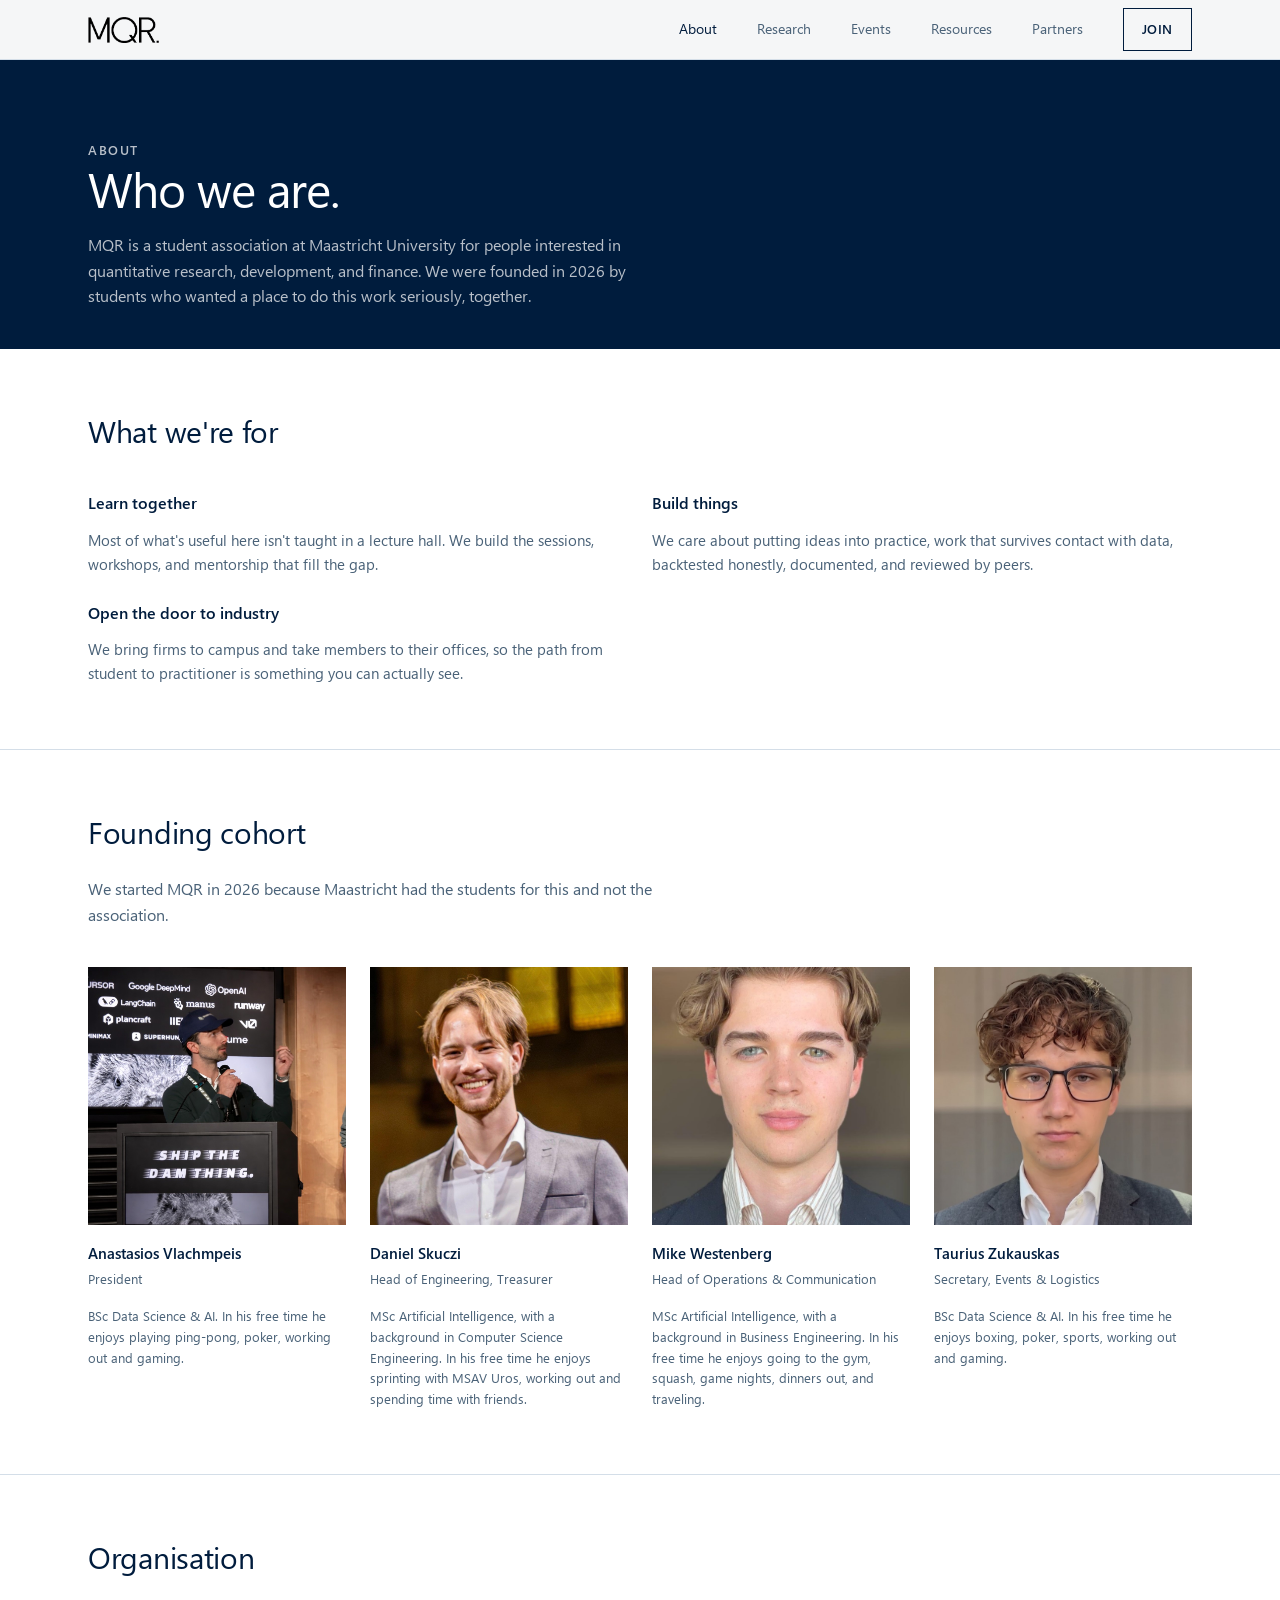
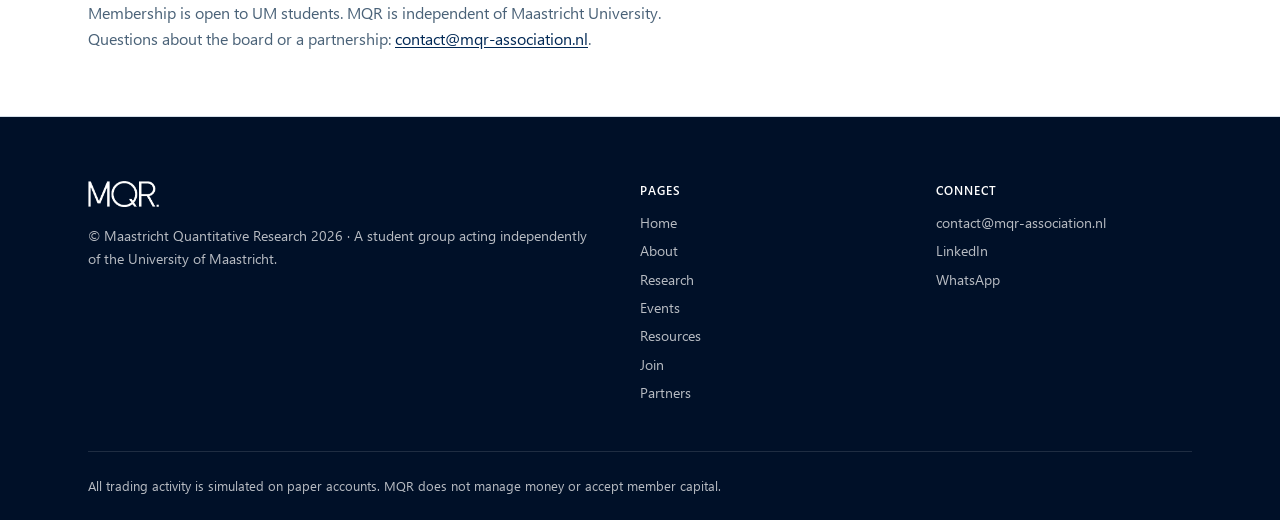
==== commit b3aaac5c: "changes" ====
--- a/about.html
+++ b/about.html
@@ -87,7 +87,7 @@
           <article class="team-member">
             <img src="assets/cohort/daniel-skuczi.jpg" alt="Daniel Skuczi">
             <h3>Daniel Skuczi</h3>
-            <p class="team-role">Treasurer, Technology &amp; Operations</p>
+            <p class="team-role">Head of Engineering, Treasurer</p>
             <p class="team-bio">MSc Artificial Intelligence, with a background in Computer Science Engineering. In his free time he enjoys sprinting with MSAV Uros, working out and spending time with friends.</p>
           </article>
           <article class="team-member">
@@ -119,7 +119,7 @@
           <article class="team-member">
             <img src="assets/board/PLACEHOLDER.jpg" alt="">
             <h3>Daniel Skuczi</h3>
-            <p class="team-role">Treasurer</p>
+            <p class="team-role">Head of Engineering, Treasurer</p>
             <p class="team-bio">MSc Artificial Intelligence</p>
           </article>
           <article class="team-member">
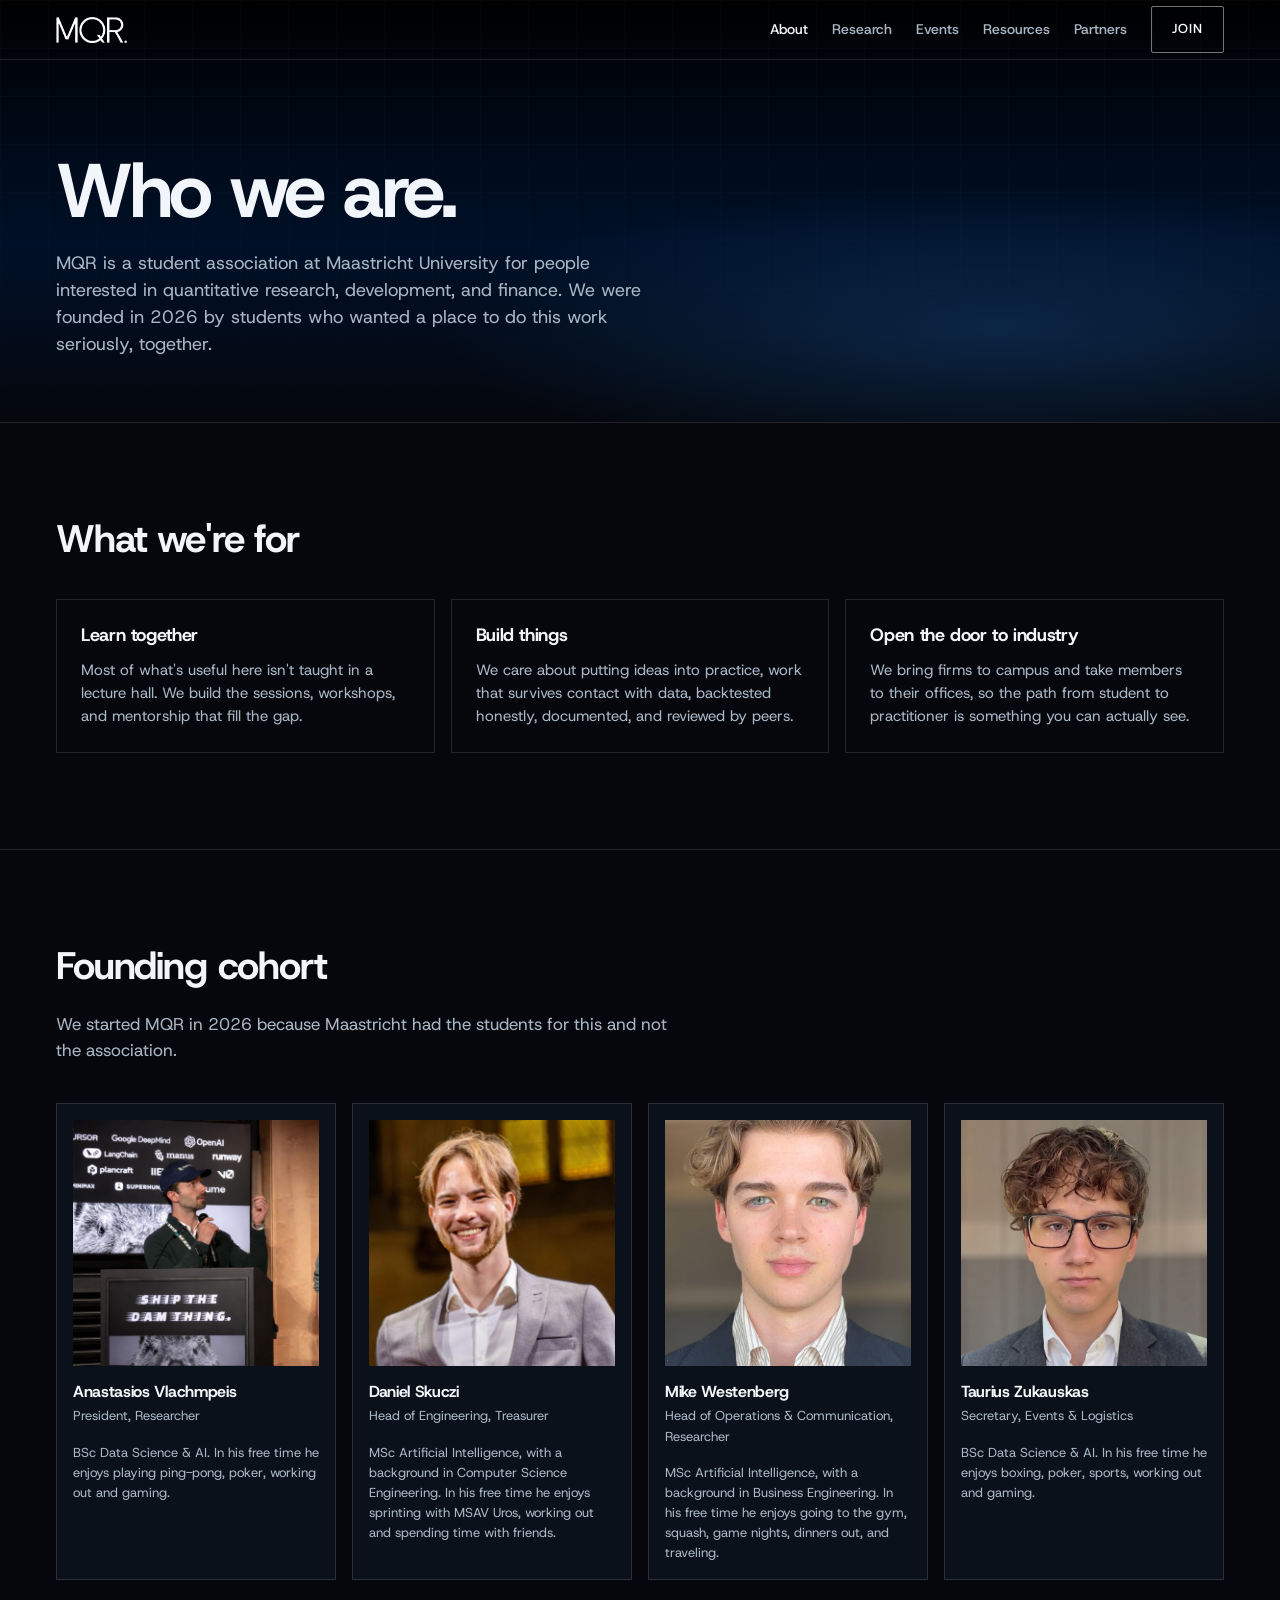
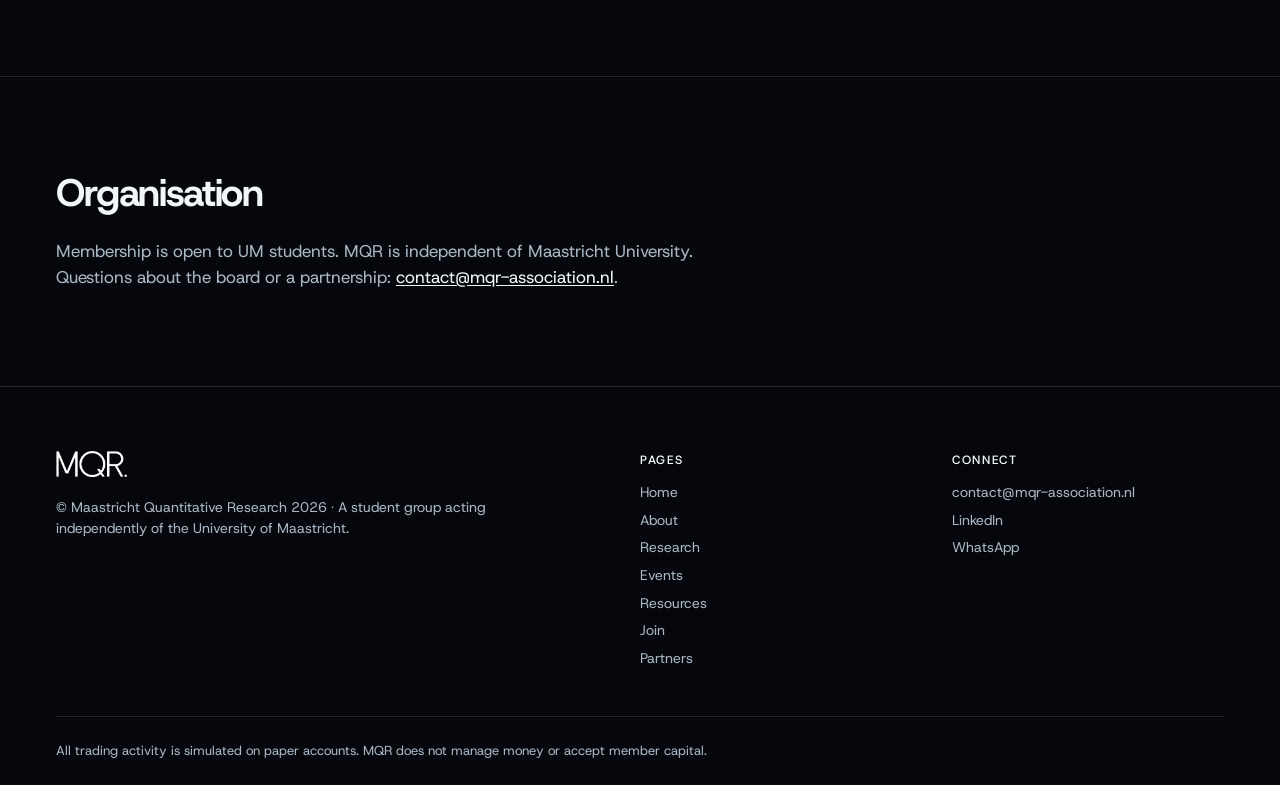
==== commit 5b7417e7: "Alternative Version" ====
--- a/about.html
+++ b/about.html
@@ -25,7 +25,7 @@
 <body>
   <a class="skip-link" href="#main">Skip to content</a>
 
-  <header class="site-header">
+  <header class="site-header" id="site-header">
     <div class="header-inner">
       <a href="index.html" class="logo" aria-label="MQR home">
         <img src="assets/logo.png" alt="MQR" width="619" height="387">
@@ -47,7 +47,6 @@
   <main id="main">
     <section class="page-hero">
       <div class="section-inner">
-        <p class="hero-kicker">About</p>
         <h1>Who we are.</h1>
         <p>MQR is a student association at Maastricht University for people interested in quantitative research, development, and finance. We were founded in 2026 by students who wanted a place to do this work seriously, together.</p>
       </div>
@@ -56,7 +55,7 @@
     <section class="content-section" aria-labelledby="purpose-heading">
       <div class="section-inner">
         <h2 id="purpose-heading">What we're for</h2>
-        <div class="event-types">
+        <div class="pillar-grid">
           <div class="event-type">
             <h3>Learn together</h3>
             <p>Most of what's useful here isn't taught in a lecture hall. We build the sessions, workshops, and mentorship that fill the gap.</p>
@@ -81,7 +80,7 @@
           <article class="team-member">
             <img src="assets/cohort/anastasios-vlachmpeis.jpg" alt="Anastasios Vlachmpeis">
             <h3>Anastasios Vlachmpeis</h3>
-            <p class="team-role">President</p>
+            <p class="team-role">President, Researcher</p>
             <p class="team-bio">BSc Data Science &amp; AI. In his free time he enjoys playing ping-pong, poker, working out and gaming.</p>
           </article>
           <article class="team-member">
@@ -93,7 +92,7 @@
           <article class="team-member">
             <img src="assets/cohort/mike-westenberg.jpg" alt="Mike Westenberg">
             <h3>Mike Westenberg</h3>
-            <p class="team-role">Head of Operations &amp; Communication</p>
+            <p class="team-role">Head of Operations &amp; Communication, Researcher</p>
             <p class="team-bio">MSc Artificial Intelligence, with a background in Business Engineering. In his free time he enjoys going to the gym, squash, game nights, dinners out, and traveling.</p>
           </article>
           <article class="team-member">
--- a/css/tokens.css
+++ b/css/tokens.css
@@ -2,23 +2,36 @@
   --navy: #001c3d;
   --navy-dark: #001028;
   --navy-mid: #002855;
-  --sky: #5ba4cf;
-  --sky-light: #a8d4ef;
-  --sky-pale: #e8f4fa;
+  --accent: #3c78b4;
+  --accent-fill: #18507f;
+  --accent-bright: #8eb4d4;
+  --glow: rgba(18, 58, 102, 0.55);
 
-  --bg: #ffffff;
-  --bg-alt: #f5f8fa;
-  --text: #001c3d;
-  --text-muted: #4a6278;
-  --text-on-dark: #ffffff;
-  --text-on-dark-muted: rgba(255, 255, 255, 0.72);
-  --border: #d4dee8;
+  --sky: var(--accent);
+  --sky-light: var(--accent-bright);
+  --sky-pale: var(--bg-raised);
 
-  --font-sans: "Segoe UI", sans-serif;
+  --bg: #05070c;
+  --bg-raised: #0b111a;
+  --bg-sunken: #000000;
+  --bg-alt: var(--bg-raised);
 
-  --text-width: 36rem;
-  --grid-width: 72rem;
+  --text: #f2f6fa;
+  --text-muted: #a9b6c4;
+  --text-on-dark: var(--text);
+  --text-on-dark-muted: var(--text-muted);
+  --border: rgba(255, 255, 255, 0.12);
+
+  --font-sans: "Host Grotesk", "Segoe UI", sans-serif;
+
+  --text-display: clamp(3.25rem, 9vw, 7.25rem);
+  --text-page: clamp(2.75rem, 6vw, 4.75rem);
+  --text-section: clamp(1.75rem, 3vw, 2.75rem);
+
+  --text-width: 38rem;
+  --grid-width: 76rem;
   --header-height: 3.75rem;
+  --radius: 2px;
 
   --space-sm: 0.75rem;
   --space-md: 1rem;
--- a/css/fonts.css
+++ b/css/fonts.css
@@ -1,3 +1,30 @@
+@font-face {
+  font-family: "Host Grotesk";
+  src: url("../assets/fonts/host-grotesk-400.woff2") format("woff2");
+  font-weight: 400;
+  font-style: normal;
+  font-display: swap;
+  unicode-range: U+0000-00FF, U+0131, U+0152-0153, U+02BB-02BC, U+02C6, U+02DA, U+02DC, U+0304, U+0308, U+0329, U+2000-206F, U+20AC, U+2122, U+2191, U+2193, U+2212, U+2215, U+FEFF, U+FFFD;
+}
+
+@font-face {
+  font-family: "Host Grotesk";
+  src: url("../assets/fonts/host-grotesk-500.woff2") format("woff2");
+  font-weight: 500;
+  font-style: normal;
+  font-display: swap;
+  unicode-range: U+0000-00FF, U+0131, U+0152-0153, U+02BB-02BC, U+02C6, U+02DA, U+02DC, U+0304, U+0308, U+0329, U+2000-206F, U+20AC, U+2122, U+2191, U+2193, U+2212, U+2215, U+FEFF, U+FFFD;
+}
+
+@font-face {
+  font-family: "Host Grotesk";
+  src: url("../assets/fonts/host-grotesk-700.woff2") format("woff2");
+  font-weight: 700;
+  font-style: normal;
+  font-display: swap;
+  unicode-range: U+0000-00FF, U+0131, U+0152-0153, U+02BB-02BC, U+02C6, U+02DA, U+02DC, U+0304, U+0308, U+0329, U+2000-206F, U+20AC, U+2122, U+2191, U+2193, U+2212, U+2215, U+FEFF, U+FFFD;
+}
+
 @font-face {
   font-family: "Segoe UI";
   src:
--- a/css/base.css
+++ b/css/base.css
@@ -2,38 +2,51 @@
   background: var(--bg);
   color: var(--text);
   font-family: var(--font-sans);
-  font-size: 1rem;
-  line-height: 1.6;
+  font-size: 1.0625rem;
+  line-height: 1.55;
   -webkit-font-smoothing: antialiased;
 }
 
+h1,
+h2,
+h3 {
+  overflow-wrap: break-word;
+}
+
 h1 {
-  font-weight: 400;
-  font-size: clamp(2rem, 4vw, 3rem);
-  line-height: 1.15;
+  font-weight: 700;
+  font-size: var(--text-page);
+  line-height: 0.92;
+  letter-spacing: -0.045em;
+}
+
+h2 {
+  font-weight: 700;
+  font-size: var(--text-section);
+  line-height: 1.05;
+  letter-spacing: -0.03em;
+}
+
+h3 {
+  font-weight: 700;
+  font-size: 1.125rem;
+  line-height: 1.25;
   letter-spacing: -0.02em;
 }
 
-h2 {
-  font-weight: 400;
-  font-size: clamp(1.375rem, 2.5vw, 1.875rem);
-  line-height: 1.25;
-  letter-spacing: -0.01em;
-}
-
-h3 {
-  font-weight: 600;
-  font-size: 1rem;
-}
-
 a {
-  color: var(--navy-mid);
+  color: var(--text);
   text-decoration: underline;
   text-underline-offset: 2px;
 }
 
 a:hover {
-  color: var(--sky);
+  color: var(--accent-bright);
+}
+
+:focus-visible {
+  outline: 2px solid var(--accent);
+  outline-offset: 2px;
 }
 
 .skip-link {
@@ -42,7 +55,7 @@
   left: var(--space-md);
   z-index: 200;
   padding: 0.5rem 1rem;
-  background: var(--navy);
+  background: var(--accent-fill);
   color: #fff;
   text-decoration: none;
 }
--- a/css/layout.css
+++ b/css/layout.css
@@ -5,28 +5,14 @@
   right: 0;
   z-index: 100;
   height: var(--header-height);
-  background: rgba(255, 255, 255, 0.96);
+  background: transparent;
   border-bottom: 1px solid var(--border);
-}
-
-.site-header--dark {
-  background: transparent;
-  border-bottom-color: rgba(255, 255, 255, 0.15);
-}
-
-.site-header--dark .logo,
-.site-header--dark .nav-link {
-  color: #fff;
-}
-
-.site-header--dark .nav-link:hover,
-.site-header--dark .nav-link.is-active {
-  color: var(--sky-light);
-}
-
-.site-header--dark .btn-outline {
-  color: #fff;
-  border-color: rgba(255, 255, 255, 0.5);
+  transition: background var(--ease), backdrop-filter var(--ease);
+}
+
+.site-header.is-scrolled {
+  background: rgba(5, 7, 12, 0.82);
+  backdrop-filter: blur(16px);
 }
 
 .header-inner {
@@ -50,31 +36,31 @@
   opacity: 0.85;
 }
 
-.logo img {
+.logo img,
+.site-header .logo img {
   display: block;
   height: 1.625rem;
   width: auto;
-}
-
-.site-header--dark .logo img {
   filter: brightness(0) invert(1);
 }
 
 .header-nav {
   display: flex;
   align-items: center;
-  gap: var(--space-xl);
+  gap: var(--space-lg);
 }
 
 .nav-link {
   font-size: 0.875rem;
+  font-weight: 500;
   color: var(--text-muted);
   text-decoration: none;
+  white-space: nowrap;
 }
 
 .nav-link:hover,
 .nav-link.is-active {
-  color: var(--navy);
+  color: var(--text);
   text-decoration: none;
 }
 
@@ -84,6 +70,7 @@
   height: 2.25rem;
   align-items: center;
   justify-content: center;
+  color: var(--text);
 }
 
 .nav-toggle-icon,
@@ -91,7 +78,7 @@
 .nav-toggle-icon::after {
   display: block;
   width: 1.125rem;
-  height: 1px;
+  height: 2px;
   background: currentColor;
 }
 
@@ -112,11 +99,6 @@
 @media (max-width: 47.99rem) {
   .nav-toggle {
     display: flex;
-    color: var(--navy);
-  }
-
-  .site-header--dark .nav-toggle {
-    color: #fff;
   }
 
   .header-nav {
@@ -127,8 +109,8 @@
     flex-direction: column;
     align-items: stretch;
     gap: 0;
-    padding: var(--space-sm);
-    background: #fff;
+    padding: var(--space-sm) var(--space-lg) var(--space-lg);
+    background: var(--bg-raised);
     border-bottom: 1px solid var(--border);
     transform: translateY(-110%);
     opacity: 0;
@@ -143,8 +125,18 @@
   }
 
   .header-nav .nav-link {
-    padding: var(--space-md);
-    color: var(--navy);
+    padding: var(--space-md) 0;
+    color: var(--text-muted);
+  }
+
+  .header-nav .nav-link:hover,
+  .header-nav .nav-link.is-active {
+    color: var(--text);
+  }
+
+  .header-nav .btn {
+    margin-top: var(--space-sm);
+    text-align: center;
   }
 }
 
@@ -155,9 +147,10 @@
 }
 
 .site-footer {
-  background: var(--navy-dark);
-  color: var(--text-on-dark-muted);
+  background: var(--bg);
+  color: var(--text-muted);
   padding: var(--space-2xl) 0 var(--space-lg);
+  border-top: 1px solid var(--border);
 }
 
 .footer-inner {
@@ -198,13 +191,14 @@
 
 .footer-meta {
   font-size: 0.875rem;
+  max-width: 28rem;
 }
 
 .footer-heading {
-  color: var(--text-on-dark);
+  color: var(--text);
   font-size: 0.75rem;
-  font-weight: 600;
-  letter-spacing: 0.08em;
+  font-weight: 500;
+  letter-spacing: 0.14em;
   text-transform: uppercase;
   margin-bottom: var(--space-sm);
 }
@@ -212,17 +206,17 @@
 .footer-links-list a {
   display: block;
   font-size: 0.875rem;
-  color: var(--text-on-dark-muted);
+  color: var(--text-muted);
   text-decoration: none;
   margin-bottom: 0.375rem;
 }
 
 .footer-links-list a:hover {
-  color: var(--sky-light);
+  color: var(--text);
 }
 
 .footer-disclaimer {
   padding-top: var(--space-lg);
-  border-top: 1px solid rgba(255, 255, 255, 0.12);
+  border-top: 1px solid var(--border);
   font-size: 0.8125rem;
 }
--- a/css/components.css
+++ b/css/components.css
@@ -1,19 +1,20 @@
 .btn {
   display: inline-block;
-  padding: 0.625rem 1.125rem;
+  padding: 0.75rem 1.25rem;
   font-size: 0.8125rem;
-  font-weight: 600;
-  letter-spacing: 0.04em;
+  font-weight: 500;
+  letter-spacing: 0.08em;
   text-transform: uppercase;
   text-decoration: none;
   border: 1px solid transparent;
+  border-radius: var(--radius);
   transition: background var(--ease), color var(--ease), border-color var(--ease);
 }
 
 .btn-filled {
-  background: var(--navy);
+  background: var(--accent-fill);
   color: #fff;
-  border-color: var(--navy);
+  border-color: var(--accent-fill);
 }
 
 .btn-filled:hover {
@@ -23,14 +24,16 @@
   text-decoration: none;
 }
 
-.btn-outline {
+.btn-outline,
+.btn-light {
   background: transparent;
-  color: var(--navy);
-  border-color: var(--navy);
-}
-
-.btn-outline:hover {
-  background: var(--navy);
+  color: #fff;
+  border-color: rgba(255, 255, 255, 0.45);
+}
+
+.btn-outline:hover,
+.btn-light:hover {
+  border-color: #fff;
   color: #fff;
   text-decoration: none;
 }
@@ -41,46 +44,19 @@
   pointer-events: none;
 }
 
-.btn-disabled:hover {
-  background: transparent;
-  color: var(--navy);
-}
-
-.btn-light {
-  background: transparent;
-  color: #fff;
-  border-color: rgba(255, 255, 255, 0.6);
-}
-
-.btn-light:hover {
-  background: #fff;
-  color: var(--navy);
-  text-decoration: none;
-}
-
-.site-header:not(.site-header--dark) .header-nav .btn-light {
-  color: var(--navy);
-  border-color: var(--navy);
-}
-
-.site-header:not(.site-header--dark) .header-nav .btn-light:hover {
-  background: var(--navy);
-  color: #fff;
-}
-
 .text-link {
   display: inline-block;
   margin-top: var(--space-lg);
-  font-size: 0.875rem;
-  font-weight: 600;
-  letter-spacing: 0.04em;
+  font-size: 0.75rem;
+  font-weight: 500;
+  letter-spacing: 0.14em;
   text-transform: uppercase;
-  color: var(--navy);
+  color: var(--text);
   text-decoration: none;
 }
 
 .text-link:hover {
-  color: var(--sky);
+  color: var(--accent-bright);
   text-decoration: none;
 }
 
@@ -88,266 +64,205 @@
   content: " →";
 }
 
-/* Hero */
-
-.hero-full {
+/* Heroes */
+
+.hero,
+.page-hero {
   position: relative;
-  min-height: 85vh;
+  isolation: isolate;
+}
+
+.hero {
+  min-height: 100vh;
   display: flex;
-  align-items: flex-end;
-  padding: calc(var(--header-height) + var(--space-2xl)) var(--space-lg) var(--space-2xl);
-  color: #fff;
-}
-
-.hero-full-bg {
-  position: absolute;
-  inset: 0;
-  z-index: 0;
-}
-
-.hero-full-bg img {
+  flex-direction: column;
+  align-items: stretch;
+  justify-content: flex-end;
+  padding: calc(var(--header-height) + var(--space-2xl)) 0 var(--space-3xl);
+}
+
+.hero .section-inner,
+.page-hero .section-inner {
+  position: relative;
+  z-index: 2;
   width: 100%;
-  height: 100%;
-  object-fit: cover;
-}
-
-.hero-full-overlay {
-  position: absolute;
-  inset: 0;
-  background: linear-gradient(
-    to top,
-    rgba(0, 16, 40, 0.92) 0%,
-    rgba(0, 28, 61, 0.55) 50%,
-    rgba(0, 28, 61, 0.35) 100%
-  );
-}
-
-.hero-full-content {
-  position: relative;
-  z-index: 1;
-  max-width: var(--grid-width);
-  width: 100%;
-  margin: 0 auto;
-}
-
-.hero-full-content h1 {
-  max-width: 14ch;
-  margin-top: var(--space-md);
-}
-
-.hero-full-content p {
-  max-width: 32rem;
+  min-width: 0;
+}
+
+.hero p,
+.page-hero p {
+  max-width: min(var(--text-width), 100%);
   margin-top: var(--space-lg);
-  color: var(--text-on-dark-muted);
-  font-size: 1.0625rem;
-}
-
-.hero-full-actions {
+  color: var(--text-muted);
+  font-size: 1.125rem;
+  line-height: 1.5;
+}
+
+.hero h1 {
+  font-size: var(--text-display);
+  max-width: min(11ch, 100%);
+}
+
+.page-hero {
+  padding: calc(var(--header-height) + var(--space-3xl)) 0 var(--space-2xl);
+}
+
+.page-hero h1 {
+  max-width: min(16ch, 100%);
+}
+
+.hero-actions {
   display: flex;
   flex-wrap: wrap;
   gap: var(--space-md);
   margin-top: var(--space-xl);
-}
-
-.hero-kicker {
-  font-size: 0.8125rem;
-  font-weight: 600;
-  letter-spacing: 0.12em;
+  max-width: 100%;
+}
+
+@media (max-width: 40rem) {
+  .hero-actions {
+    flex-direction: column;
+    align-items: flex-start;
+  }
+}
+
+/* Content sections */
+
+.content-section {
+  padding: var(--space-2xl) 0;
+  border-top: 1px solid var(--border);
+}
+
+@media (min-width: 48rem) {
+  .content-section {
+    padding: var(--space-3xl) 0;
+  }
+}
+
+.content-section h2 {
+  max-width: 16ch;
+  margin-bottom: var(--space-lg);
+}
+
+.content-section p {
+  color: var(--text-muted);
+  max-width: 40rem;
+}
+
+.content-section p + p {
+  margin-top: var(--space-md);
+}
+
+.section-num {
+  font-size: 0.75rem;
+  font-weight: 500;
+  letter-spacing: 0.14em;
   text-transform: uppercase;
-  color: var(--sky-light);
-}
-
-.hero-credit {
-  position: absolute;
-  bottom: var(--space-sm);
-  right: var(--space-lg);
-  z-index: 1;
-  font-size: 0.6875rem;
-  color: rgba(255, 255, 255, 0.45);
-}
-
-/* Sponsor carousel */
-
-.sponsor-carousel {
-  background: var(--bg-alt);
-  border-bottom: 1px solid var(--border);
-  padding: var(--space-md) 0 var(--space-lg);
-}
-
-.sponsor-carousel-label {
-  margin: 0 auto var(--space-sm);
-  max-width: var(--grid-width);
-  padding: 0 var(--space-lg);
-  text-align: center;
-  font-size: 0.6875rem;
-  font-weight: 600;
-  letter-spacing: 0.08em;
-  text-transform: uppercase;
-  color: var(--text-muted);
-}
-
-.sponsor-carousel-viewport {
-  overflow: hidden;
-}
-
-.sponsor-carousel-track {
-  display: flex;
-  width: max-content;
-  flex-shrink: 0;
-  animation: sponsor-carousel-scroll var(--carousel-duration, 55s) linear infinite;
-  will-change: transform;
-}
-
-.sponsor-carousel-set {
-  display: flex;
-  align-items: center;
-  flex-shrink: 0;
-  gap: var(--space-2xl);
-  padding-right: var(--space-2xl);
-  list-style: none;
-}
-
-.sponsor-carousel-set li {
-  flex: 0 0 auto;
-}
-
-.sponsor-carousel-set img {
-  display: block;
-  height: 2.25rem;
-  width: auto;
-  max-width: 9rem;
-  object-fit: contain;
-  opacity: 0.72;
-}
-
-@keyframes sponsor-carousel-scroll {
-  from {
-    transform: translate3d(0, 0, 0);
-  }
-
-  to {
-    transform: translate3d(var(--carousel-shift, -50%), 0, 0);
-  }
-}
-
-@media (prefers-reduced-motion: reduce) {
-  .sponsor-carousel-track {
-    animation: none;
-    flex-wrap: wrap;
-    justify-content: center;
-    width: auto;
-    max-width: var(--grid-width);
-    margin: 0 auto;
-    gap: var(--space-xl);
-  }
-
-  .sponsor-carousel-set[aria-hidden="true"] {
-    display: none;
-  }
-}
-
-/* Page hero (inner pages) */
-
-.page-hero {
-  padding: calc(var(--header-height) + var(--space-2xl)) 0 var(--space-xl);
-  background: var(--navy);
-  color: #fff;
-}
-
-.page-hero h1 {
-  max-width: 20ch;
-}
-
-.page-hero p {
-  max-width: 36rem;
+  color: var(--text-muted);
+  margin-bottom: var(--space-md);
+}
+
+/* Cards */
+
+.pillar-grid,
+.event-types {
+  display: grid;
+  gap: var(--space-md);
+  margin-top: var(--space-xl);
+}
+
+@media (min-width: 48rem) {
+  .pillar-grid {
+    grid-template-columns: repeat(3, 1fr);
+  }
+
+  .event-types {
+    grid-template-columns: repeat(2, 1fr);
+  }
+}
+
+.pillar-card,
+.event-type {
+  border: 1px solid var(--border);
+  padding: var(--space-lg);
+  background: transparent;
+}
+
+.pillar-card:hover,
+.event-type:hover {
+  border-color: var(--accent);
+}
+
+.pillar-card h3,
+.event-type h3 {
+  margin-bottom: var(--space-sm);
+}
+
+.pillar-card p,
+.event-type p {
+  font-size: 0.9375rem;
+  color: var(--text-muted);
+  max-width: none;
+}
+
+.pillar-card .section-num {
+  margin-bottom: var(--space-sm);
+}
+
+.pillar-card .text-link {
   margin-top: var(--space-md);
-  color: var(--text-on-dark-muted);
-}
-
-/* Feature blocks (50Five-style) */
-
-.feature-block {
-  padding: var(--space-2xl) 0;
-  border-bottom: 1px solid var(--border);
-}
-
-.feature-block:nth-child(even) {
-  background: var(--bg-alt);
-}
-
-.feature-block-inner {
+}
+
+/* Framed photos */
+
+.media-aside {
   display: grid;
   gap: var(--space-xl);
-  align-items: center;
-  max-width: var(--grid-width);
-  margin: 0 auto;
-  padding: 0 var(--space-lg);
-}
-
-@media (min-width: 56rem) {
-  .feature-block-inner {
-    grid-template-columns: 1fr 1fr;
-    gap: var(--space-2xl);
-  }
-
-  .feature-block--reverse .feature-block-media {
-    order: 2;
-  }
-}
-
-.feature-block-media img {
+  align-items: start;
+}
+
+@media (min-width: 64rem) {
+  .media-aside {
+    grid-template-columns: 1.4fr 0.8fr;
+  }
+
+  .media-aside--photo-first {
+    grid-template-columns: 0.8fr 1.4fr;
+  }
+}
+
+.framed-photo {
+  margin: 0;
+}
+
+.framed-photo--inline {
+  max-width: 22rem;
+  margin-top: var(--space-xl);
+}
+
+.content-section h2.past-heading {
+  max-width: none;
+  margin-top: var(--space-2xl);
+  margin-bottom: 0;
+  font-size: 0.75rem;
+  font-weight: 500;
+  letter-spacing: 0.14em;
+  line-height: 1.4;
+  text-transform: uppercase;
+  color: var(--text-muted);
+}
+.framed-photo img {
   width: 100%;
-  aspect-ratio: 4 / 3;
+  max-height: 28rem;
   object-fit: cover;
-  display: block;
-}
-
-.feature-block-media figcaption {
-  margin-top: var(--space-sm);
-  font-size: 0.75rem;
-  color: var(--text-muted);
-}
-
-.section-num {
-  font-size: 0.8125rem;
-  font-weight: 600;
-  letter-spacing: 0.06em;
-  text-transform: uppercase;
-  color: var(--sky);
-  margin-bottom: var(--space-md);
-}
-
-.feature-block-content p {
-  margin-top: var(--space-md);
-  color: var(--text-muted);
-  max-width: 32rem;
-}
-
-/* Content sections */
-
-.content-section {
-  padding: var(--space-2xl) 0;
-  border-bottom: 1px solid var(--border);
-}
-
-.content-section h2 {
-  margin-bottom: var(--space-lg);
-}
-
-.content-section p {
-  color: var(--text-muted);
-  max-width: 40rem;
-}
-
-.content-section p + p {
-  margin-top: var(--space-md);
+  border: 1px solid var(--border);
 }
 
 /* Team */
 
 .team-list {
   display: grid;
-  gap: var(--space-lg);
+  gap: var(--space-md);
   margin-top: var(--space-xl);
 }
 
@@ -361,6 +276,12 @@
   .team-list {
     grid-template-columns: repeat(4, 1fr);
   }
+}
+
+.team-member {
+  background: var(--bg-raised);
+  border: 1px solid var(--border);
+  padding: var(--space-md);
 }
 
 .team-member img {
@@ -368,90 +289,154 @@
   aspect-ratio: 1;
   object-fit: cover;
   margin-bottom: var(--space-md);
-  background: var(--bg-alt);
+  background: var(--bg-sunken);
 }
 
 .team-member h3 {
-  font-size: 0.9375rem;
+  font-size: 1rem;
 }
 
 .team-role {
   font-size: 0.8125rem;
-  color: var(--sky);
+  color: var(--text);
   margin: 0.25rem 0;
 }
 
 .team-bio {
   font-size: 0.8125rem;
   color: var(--text-muted);
+  max-width: none;
 }
 
 /* Workflow */
 
 .step-list {
   display: grid;
-  gap: var(--space-md);
-  margin-top: var(--space-xl);
+  gap: 0;
+  margin-top: var(--space-xl);
+  border-top: 1px solid var(--border);
 }
 
 @media (min-width: 48rem) {
   .step-list {
-    grid-template-columns: repeat(5, 1fr);
+    grid-template-columns: repeat(5, minmax(0, 1fr));
   }
 }
 
 .step-item {
+  position: relative;
+  padding: var(--space-lg) 0 0;
+  border-bottom: 1px solid var(--border);
+}
+
+@media (min-width: 48rem) {
+  .step-item {
+    border-bottom: 0;
+    border-right: 1px solid var(--border);
+    min-height: 8rem;
+  }
+
+  .step-item:last-child {
+    border-right: 0;
+  }
+}
+
+.step-item::before {
+  content: "";
+  display: block;
+  width: 100%;
+  height: 1.5rem;
+  margin-bottom: var(--space-md);
+  background: linear-gradient(180deg, var(--accent-bright), var(--navy-mid));
+  -webkit-mask:
+    linear-gradient(#000 0 0) center / 2px 100% no-repeat,
+    linear-gradient(#000 0 0) center / 100% calc(100% - 0.625rem) no-repeat;
+  mask:
+    linear-gradient(#000 0 0) center / 2px 100% no-repeat,
+    linear-gradient(#000 0 0) center / 100% calc(100% - 0.625rem) no-repeat;
+}
+
+.step-item:nth-child(2)::before { height: 2.25rem; }
+.step-item:nth-child(3)::before { height: 3.25rem; }
+.step-item:nth-child(4)::before { height: 2.5rem; }
+.step-item:nth-child(5)::before { height: 4rem; }
+
+.step-num {
+  padding-right: var(--space-md);
+  font-size: 0.75rem;
+  font-weight: 500;
+  letter-spacing: 0.14em;
+  color: var(--text-muted);
+}
+
+.step-label {
+  padding-right: var(--space-md);
+  margin-top: var(--space-sm);
+  font-size: 1.125rem;
+  font-weight: 700;
+  letter-spacing: -0.02em;
+  color: var(--text);
+}
+
+/* Programme */
+
+.programme-list {
+  margin-top: var(--space-xl);
+}
+
+.programme-row {
+  display: grid;
+  gap: var(--space-sm);
   padding: var(--space-md) 0;
-  border-top: 2px solid var(--navy);
-}
-
-.step-num {
+  border-bottom: 1px solid var(--border);
+}
+
+@media (min-width: 48rem) {
+  .programme-row {
+    grid-template-columns: 1fr 2fr;
+    gap: var(--space-xl);
+    align-items: baseline;
+  }
+}
+
+.programme-row dt {
+  font-weight: 700;
+  font-size: 1rem;
+  color: var(--text);
+}
+
+.programme-when {
+  display: block;
+  font-size: 0.8125rem;
+  font-weight: 400;
+  color: var(--text-muted);
+  margin-top: 0.125rem;
+}
+
+.programme-row dd {
+  font-size: 0.9375rem;
+  color: var(--text-muted);
+}
+
+.programme-note {
+  margin-top: var(--space-lg);
+  font-size: 0.875rem;
+  color: var(--text-muted);
+}
+
+/* Calendar */
+
+.calendar-section {
+  margin-top: var(--space-xl);
+}
+
+.past-heading {
+  margin-top: var(--space-2xl);
   font-size: 0.75rem;
-  color: var(--text-muted);
-  margin-bottom: 0.25rem;
-}
-
-.step-label {
-  font-size: 0.9375rem;
-  font-weight: 600;
-}
-
-/* Callout */
-
-.callout {
-  margin-top: var(--space-xl);
-  padding: var(--space-lg);
-  background: var(--sky-pale);
-  border-left: 3px solid var(--sky);
-  font-size: 0.9375rem;
-  color: var(--text-muted);
-}
-
-/* Events */
-
-.event-types {
-  display: grid;
-  gap: var(--space-lg);
-  margin-top: var(--space-xl);
-}
-
-@media (min-width: 48rem) {
-  .event-types {
-    grid-template-columns: repeat(2, 1fr);
-  }
-}
-
-.event-type h3 {
-  margin-bottom: var(--space-sm);
-}
-
-.event-type p {
-  font-size: 0.9375rem;
-  color: var(--text-muted);
-}
-
-.calendar-section {
-  margin-top: var(--space-xl);
+  font-weight: 500;
+  letter-spacing: 0.14em;
+  text-transform: uppercase;
+  color: var(--text-muted);
 }
 
 .calendar-month {
@@ -459,9 +444,9 @@
 }
 
 .calendar-month-title {
-  font-size: 0.8125rem;
-  font-weight: 600;
-  letter-spacing: 0.06em;
+  font-size: 0.75rem;
+  font-weight: 500;
+  letter-spacing: 0.14em;
   text-transform: uppercase;
   color: var(--text-muted);
   padding-bottom: var(--space-sm);
@@ -478,23 +463,46 @@
   border-bottom: 1px solid var(--border);
 }
 
+@media (max-width: 47.99rem) {
+  .calendar-event {
+    grid-template-columns: 3.25rem 1fr;
+  }
+
+  .type-pill,
+  .calendar-event-detail {
+    grid-column: 2;
+  }
+}
+
 .calendar-date-badge {
   text-align: center;
-  line-height: 1.2;
+  line-height: 1.1;
 }
 
 .calendar-date-day {
   display: block;
-  font-size: 1.25rem;
-  font-weight: 600;
-  color: var(--navy);
-}
-
-.calendar-date-month {
+  font-size: 1.5rem;
+  font-weight: 700;
+  letter-spacing: -0.03em;
+  color: var(--text);
+}
+
+.calendar-date-month,
+.calendar-date-tba {
   display: block;
   font-size: 0.6875rem;
+  font-weight: 500;
+  letter-spacing: 0.08em;
   text-transform: uppercase;
   color: var(--text-muted);
+}
+
+.calendar-date-tba {
+  padding-top: 0.45rem;
+}
+
+.calendar-event h3 {
+  font-size: 1.0625rem;
 }
 
 .calendar-event-meta {
@@ -508,14 +516,15 @@
   font-size: 0.875rem;
   color: var(--text-muted);
   padding-bottom: var(--space-sm);
+  max-width: 40rem;
 }
 
 .type-pill {
   font-size: 0.6875rem;
-  font-weight: 600;
-  letter-spacing: 0.04em;
+  font-weight: 500;
+  letter-spacing: 0.08em;
   text-transform: uppercase;
-  color: var(--sky);
+  color: var(--text-muted);
 }
 
 .calendar-empty {
@@ -524,100 +533,208 @@
 }
 
 .calendar-empty a {
-  font-weight: 600;
-}
-
-.past-events-toggle summary {
-  cursor: pointer;
-  font-size: 0.875rem;
-  font-weight: 600;
-  color: var(--navy);
-  margin-top: var(--space-xl);
+  font-weight: 500;
 }
 
 .past-event-item {
   display: flex;
-  gap: var(--space-md);
+  flex-wrap: wrap;
+  gap: var(--space-sm) var(--space-md);
   padding: var(--space-sm) 0;
   border-bottom: 1px solid var(--border);
-  font-size: 0.875rem;
+  font-size: 0.8125rem;
   color: var(--text-muted);
 }
 
 .past-event-date {
   min-width: 5.5rem;
+}
+
+/* Join and partners */
+
+.partner-panels {
+  display: grid;
+  gap: var(--space-md);
+}
+
+@media (min-width: 48rem) {
+  .partner-panels {
+    grid-template-columns: 1fr 1fr;
+  }
+}
+
+.join-block {
+  border: 1px solid var(--border);
+  padding: var(--space-lg);
+}
+
+.join-block h3 {
+  margin-bottom: var(--space-sm);
+}
+
+.join-block p {
+  font-size: 0.9375rem;
+  color: var(--text-muted);
+  max-width: none;
+}
+
+.join-paths-cta {
+  text-align: center;
+}
+
+.join-apply-btn {
+  margin-top: var(--space-xl);
+}
+
+.faq-item {
+  border-bottom: 1px solid var(--border);
+}
+
+.faq-item summary {
+  padding: var(--space-md) 0;
+  font-size: 1rem;
+  font-weight: 700;
+  cursor: pointer;
+  list-style: none;
+  color: var(--text);
+}
+
+.faq-item summary::-webkit-details-marker {
+  display: none;
+}
+
+.faq-answer {
+  padding-bottom: var(--space-md);
+  font-size: 0.9375rem;
+  color: var(--text-muted);
+  max-width: 40rem;
+}
+
+.join-faq .section-inner {
+  max-width: var(--text-width);
+}
+
+.join-contact,
+.cta-strip {
+  padding: var(--space-2xl) 0;
+  border-top: 1px solid var(--border);
+  text-align: center;
+  color: var(--text-muted);
+}
+
+.join-contact h2,
+.cta-strip h2 {
+  color: var(--text);
+  max-width: none;
+  margin-left: auto;
+  margin-right: auto;
+}
+
+.cta-strip p,
+.join-contact p {
+  max-width: 32rem;
+  margin: var(--space-md) auto 0;
+  color: var(--text-muted);
+}
+
+.cta-strip .btn-filled,
+.join-contact .btn-filled {
+  margin-top: var(--space-lg);
+}
+
+/* Resources */
+
+.book-grid {
+  list-style: none;
+  padding: 0;
+  margin-top: var(--space-xl);
+  display: grid;
+  grid-template-columns: repeat(auto-fill, minmax(120px, 150px));
+  gap: var(--space-lg);
+  justify-content: start;
+}
+
+.book-grid > li {
+  min-width: 0;
+}
+
+.book-card {
+  display: flex;
+  flex-direction: column;
+  align-items: stretch;
+  gap: var(--space-sm);
+  text-align: center;
+  text-decoration: none;
+  color: var(--text);
+}
+
+.book-card:hover {
+  text-decoration: none;
+  color: var(--accent-bright);
+}
+
+.book-cover {
+  display: block;
+  width: 100%;
+  height: auto;
+  border-radius: var(--radius);
+  border: 1px solid var(--border);
+  background: var(--bg-raised);
+}
+
+.book-title {
   font-size: 0.8125rem;
-}
-
-/* Pillars */
-
-.pillar-grid {
-  display: grid;
-  gap: var(--space-lg);
-}
-
-@media (min-width: 48rem) {
-  .pillar-grid {
-    grid-template-columns: repeat(3, 1fr);
-  }
-}
-
-.pillar-card h3 {
-  margin-bottom: var(--space-sm);
-}
-
-.pillar-card p {
-  font-size: 0.9375rem;
-  color: var(--text-muted);
-}
-
-.pillar-card .section-num {
-  margin-bottom: var(--space-sm);
-}
-
-/* Programme */
-
-.programme-list {
-  margin-top: var(--space-xl);
-}
-
-.programme-row {
-  display: grid;
-  gap: var(--space-sm);
+  line-height: 1.3;
+  font-weight: 500;
+  color: var(--text);
+}
+
+.resources-prose h2 + h2 {
+  margin-top: var(--space-2xl);
+}
+
+.resource-link-list {
+  list-style: none;
+  padding: 0;
+  margin-top: var(--space-lg);
+}
+
+.resource-link-list li {
   padding: var(--space-md) 0;
-  border-bottom: 1px solid var(--border);
-}
-
-@media (min-width: 48rem) {
-  .programme-row {
-    grid-template-columns: 1fr 2fr;
-    gap: var(--space-xl);
-    align-items: baseline;
-  }
-}
-
-.programme-row dt {
-  font-weight: 600;
-  font-size: 0.9375rem;
-}
-
-.programme-when {
-  display: block;
-  font-size: 0.8125rem;
-  font-weight: 400;
-  color: var(--text-muted);
-  margin-top: 0.125rem;
-}
-
-.programme-row dd {
-  font-size: 0.9375rem;
-  color: var(--text-muted);
-}
-
-.programme-note {
-  margin-top: var(--space-lg);
-  font-size: 0.875rem;
-  color: var(--text-muted);
+  border-top: 1px solid var(--border);
+}
+
+.resource-link-list li:first-child {
+  border-top: none;
+}
+
+.resource-link-list a {
+  font-weight: 700;
+  color: var(--text);
+  text-decoration: none;
+}
+
+.resource-link-list a:hover {
+  color: var(--accent-bright);
+  text-decoration: none;
+}
+
+.reading-week {
+  display: inline-block;
+  min-width: 5rem;
+  font-weight: 500;
+  color: var(--text-muted);
+  margin-right: var(--space-sm);
+}
+
+.resources-section-intro,
+.resource-link-note {
+  color: var(--text-muted);
+}
+
+.resources-section-intro {
+  max-width: 40rem;
+  margin-top: var(--space-sm);
 }
 
 .visually-hidden {
@@ -631,250 +748,3 @@
   white-space: nowrap;
   border: 0;
 }
-
-/* Join */
-
-.join-track {
-  padding: var(--space-2xl) var(--space-lg);
-}
-
-.join-track--primary {
-  background: var(--bg);
-}
-
-.join-track--primary .join-track-inner {
-  max-width: var(--grid-width);
-}
-
-.join-track--research {
-  background: var(--bg-alt);
-  border-top: 1px solid var(--border);
-}
-
-.join-track--research .join-track-inner {
-  max-width: 26rem;
-}
-
-.join-track--sponsor {
-  background: var(--bg-alt);
-  border-top: 1px solid var(--border);
-}
-
-.join-track-inner {
-  max-width: 26rem;
-  margin: 0 auto;
-}
-
-.join-faq .join-track-inner {
-  max-width: 26rem;
-}
-
-.join-track-intro {
-  color: var(--text-muted);
-  margin-top: var(--space-md);
-}
-
-.join-block {
-  margin-top: var(--space-xl);
-}
-
-.join-block h3 {
-  margin-bottom: var(--space-sm);
-}
-
-.join-block p {
-  font-size: 0.9375rem;
-  color: var(--text-muted);
-}
-
-.faq-item {
-  border-bottom: 1px solid var(--border);
-}
-
-.faq-item summary {
-  padding: var(--space-md) 0;
-  font-size: 0.9375rem;
-  font-weight: 600;
-  cursor: pointer;
-  list-style: none;
-}
-
-.faq-item summary::-webkit-details-marker {
-  display: none;
-}
-
-.faq-answer {
-  padding-bottom: var(--space-md);
-  font-size: 0.9375rem;
-  color: var(--text-muted);
-}
-
-.sponsor-logos {
-  display: grid;
-  grid-template-columns: repeat(2, 1fr);
-  gap: var(--space-md);
-  margin: var(--space-xl) 0;
-}
-
-.sponsor-logo-placeholder {
-  height: 3.5rem;
-  display: flex;
-  align-items: center;
-  justify-content: center;
-  border: 1px solid var(--border);
-  font-size: 0.75rem;
-  color: var(--text-muted);
-  background: var(--bg);
-}
-
-.join-contact {
-  padding: var(--space-xl) 0;
-  text-align: center;
-  background: var(--navy);
-  color: var(--text-on-dark-muted);
-}
-
-.join-contact h2 {
-  color: #fff;
-  font-size: 1.25rem;
-}
-
-.join-contact a {
-  color: var(--sky-light);
-}
-
-.cta-strip {
-  padding: var(--space-2xl) 0;
-  background: var(--navy);
-  color: #fff;
-  text-align: center;
-}
-
-.cta-strip h2 {
-  color: #fff;
-}
-
-.cta-strip p {
-  max-width: 32rem;
-  margin: var(--space-md) auto 0;
-  color: var(--text-on-dark-muted);
-}
-
-.cta-strip .btn-filled {
-  margin-top: var(--space-lg);
-  background: #fff;
-  color: var(--navy);
-  border-color: #fff;
-}
-
-.cta-strip .btn-filled:hover {
-  background: var(--sky-pale);
-  border-color: var(--sky-pale);
-  color: var(--navy);
-}
-
-.join-paths-cta {
-  text-align: center;
-}
-
-.join-apply-btn {
-  margin-top: var(--space-xl);
-}
-
-/* Resources */
-
-.book-grid {
-  list-style: none;
-  padding: 0;
-  margin-top: var(--space-xl);
-  display: grid;
-  grid-template-columns: repeat(auto-fill, minmax(120px, 150px));
-  gap: var(--space-lg);
-  justify-content: start;
-}
-
-.book-grid > li {
-  min-width: 0;
-}
-
-.book-card {
-  display: flex;
-  flex-direction: column;
-  align-items: stretch;
-  gap: var(--space-sm);
-  text-align: center;
-  text-decoration: none;
-  color: var(--navy);
-}
-
-.book-card:hover {
-  text-decoration: none;
-  color: var(--sky);
-}
-
-.book-cover {
-  display: block;
-  width: 100%;
-  height: auto;
-  border-radius: 2px;
-  transition: transform 0.18s ease;
-  background: var(--bg-alt);
-}
-
-.book-card:hover .book-cover {
-  transform: translateY(-4px);
-}
-
-.book-title {
-  font-size: 0.8125rem;
-  line-height: 1.3;
-  font-weight: 600;
-}
-
-.resources-prose h2 + h2 {
-  margin-top: var(--space-2xl);
-}
-
-.resource-link-list {
-  list-style: none;
-  padding: 0;
-  margin-top: var(--space-lg);
-}
-
-.resource-link-list li {
-  padding: var(--space-md) 0;
-  border-top: 1px solid var(--border);
-}
-
-.resource-link-list li:first-child {
-  border-top: none;
-}
-
-.resource-link-list a {
-  font-weight: 600;
-  color: var(--navy);
-  text-decoration: none;
-}
-
-.resource-link-list a:hover {
-  color: var(--sky);
-  text-decoration: none;
-}
-
-.reading-week {
-  display: inline-block;
-  min-width: 5rem;
-  font-weight: 600;
-  color: var(--sky);
-  margin-right: var(--space-sm);
-}
-
-.resources-section-intro {
-  color: var(--text-muted);
-  max-width: 40rem;
-  margin-top: var(--space-sm);
-}
-
-.resource-link-note {
-  color: var(--text-muted);
-}
--- a/css/pages.css
+++ b/css/pages.css
@@ -1 +1,45 @@
-/* page-specific — kept minimal */
+.page-hero::before {
+  content: "";
+  position: absolute;
+  inset: 0;
+  z-index: -2;
+  background:
+    radial-gradient(ellipse 70% 55% at 78% 78%, var(--glow), transparent 62%),
+    linear-gradient(180deg, #000000 0%, #001028 58%, var(--bg) 100%);
+  pointer-events: none;
+}
+
+.page-hero::after {
+  content: "";
+  position: absolute;
+  inset: 0;
+  z-index: -1;
+  opacity: 0.45;
+  background-image:
+    linear-gradient(rgba(255, 255, 255, 0.04) 1px, transparent 1px),
+    linear-gradient(90deg, rgba(255, 255, 255, 0.04) 1px, transparent 1px);
+  background-size: 48px 48px;
+  mask-image: linear-gradient(to bottom, #000 30%, transparent 100%);
+  pointer-events: none;
+}
+
+.hero-fractal {
+  position: absolute;
+  inset: 0;
+  width: 100%;
+  height: 100%;
+  z-index: 0;
+  display: block;
+  pointer-events: none;
+}
+
+.hero::before {
+  content: "";
+  position: absolute;
+  inset: 0;
+  z-index: 1;
+  pointer-events: none;
+  background:
+    linear-gradient(90deg, rgba(5, 7, 12, 0.88) 0%, rgba(5, 7, 12, 0.42) 34%, rgba(5, 7, 12, 0.08) 70%),
+    linear-gradient(180deg, rgba(5, 7, 12, 0.5) 0%, transparent 24%, rgba(5, 7, 12, 0.78) 100%);
+}
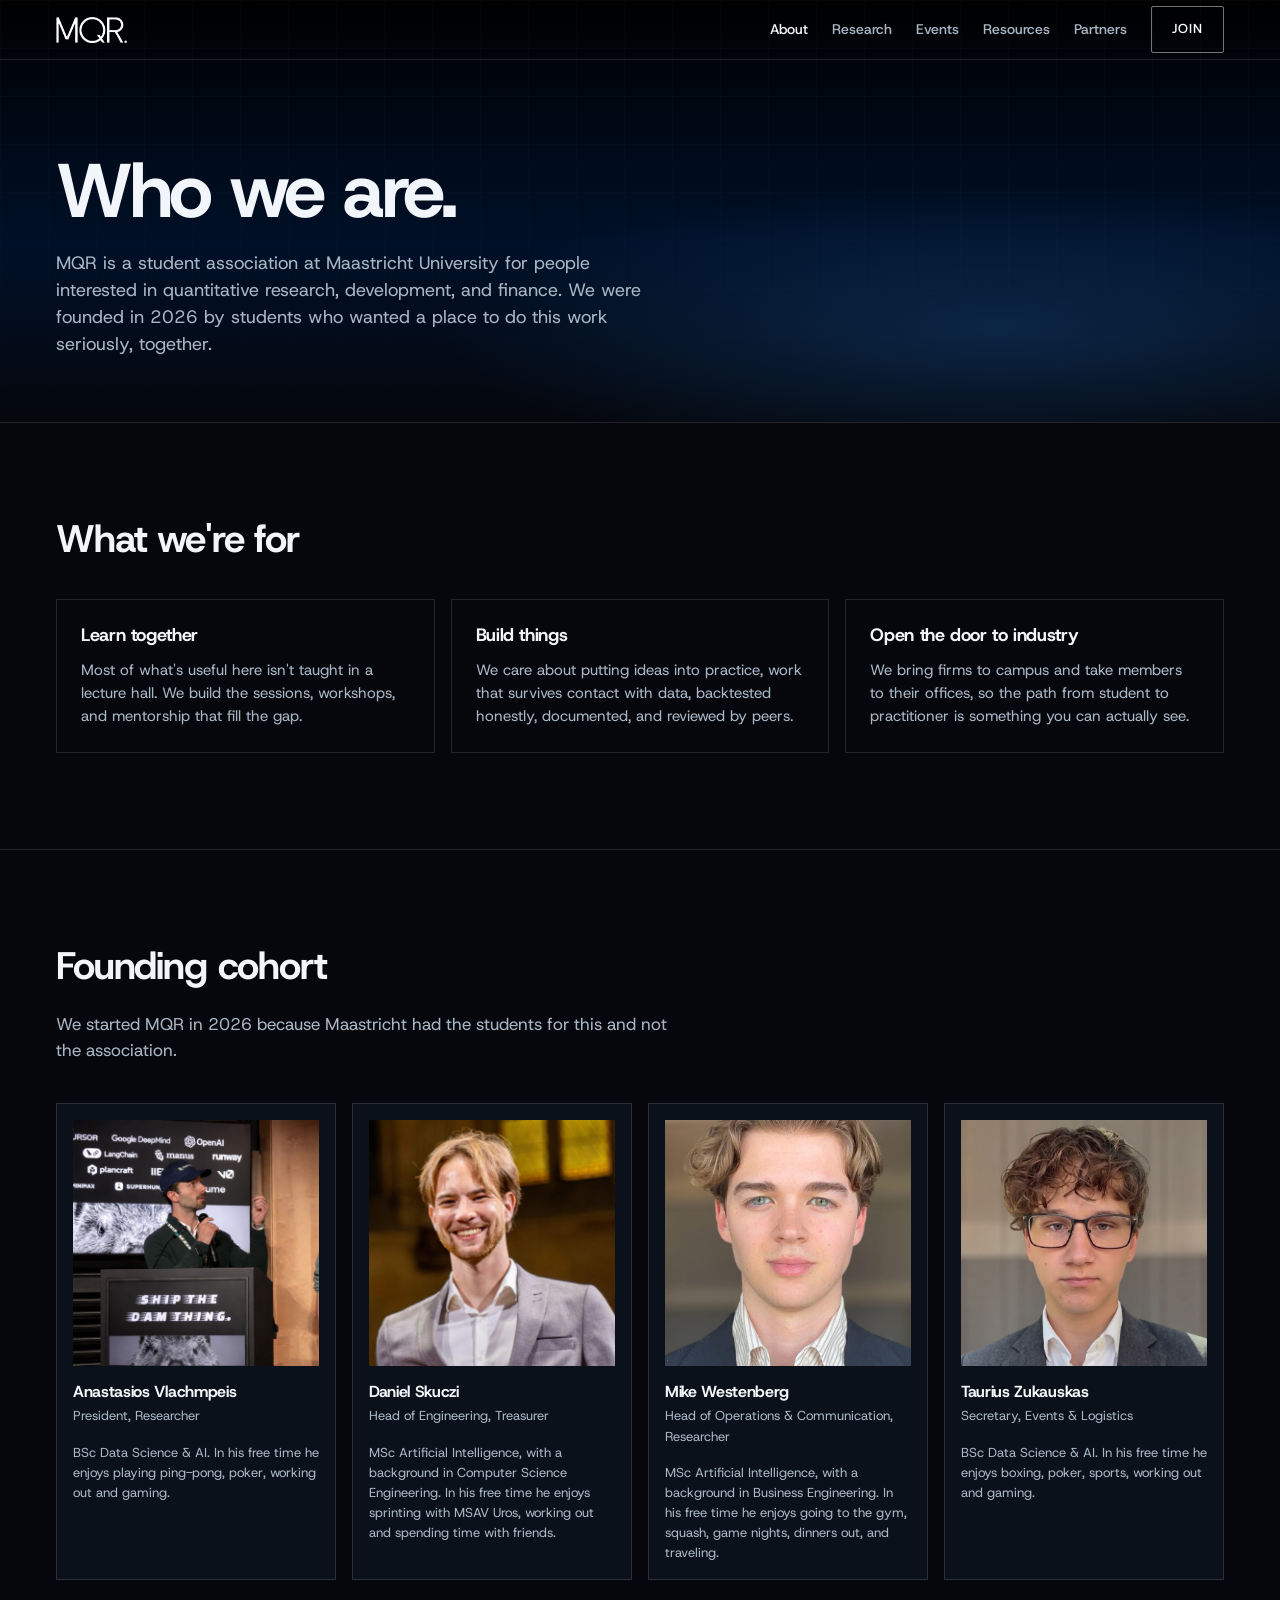
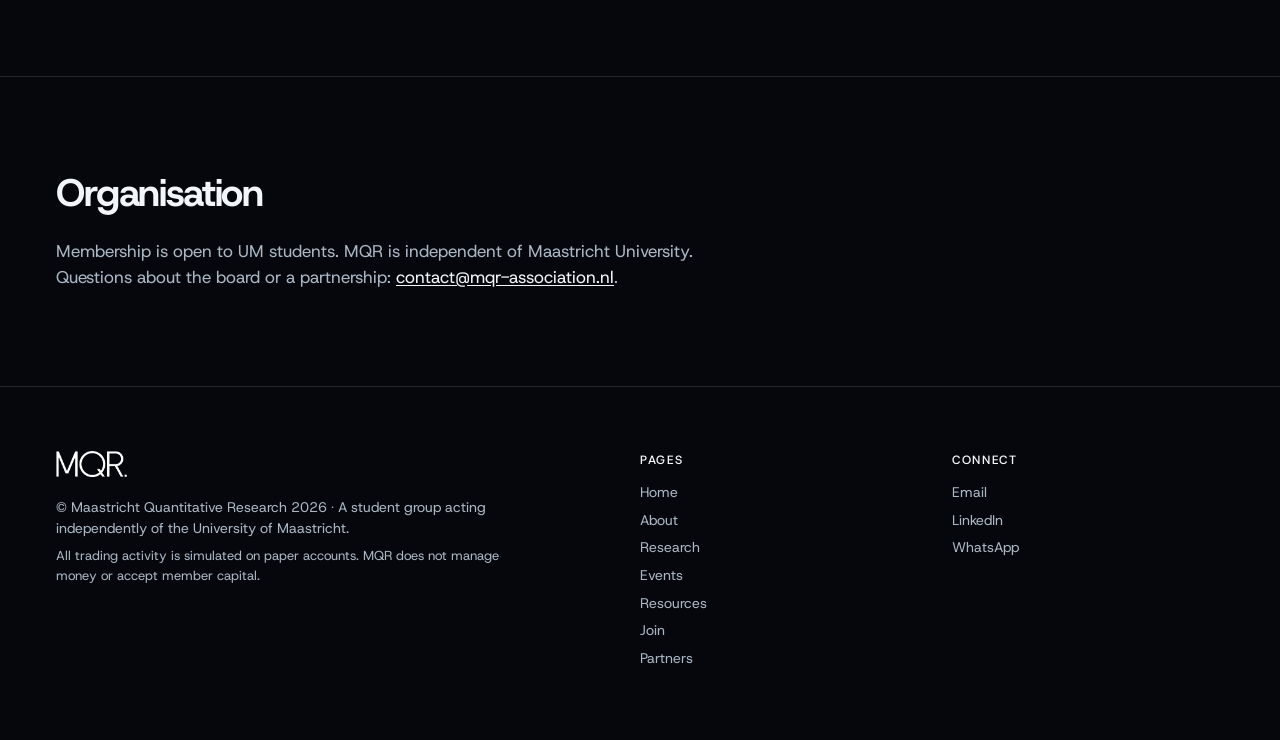
==== commit 4c82966b: "changes" ====
--- a/about.html
+++ b/about.html
@@ -153,6 +153,7 @@
             <img src="assets/logo.png" alt="MQR" width="619" height="387">
           </a>
           <p class="footer-meta">© Maastricht Quantitative Research 2026 · A student group acting independently of the University of Maastricht.</p>
+          <p class="footer-disclaimer">All trading activity is simulated on paper accounts. MQR does not manage money or accept member capital.</p>
         </div>
         <div>
           <p class="footer-heading">Pages</p>
@@ -169,13 +170,12 @@
         <div>
           <p class="footer-heading">Connect</p>
           <ul class="footer-links-list">
-            <li><a href="mailto:contact@mqr-association.nl">contact@mqr-association.nl</a></li>
+            <li><a href="mailto:contact@mqr-association.nl">Email</a></li>
             <li><a href="https://www.linkedin.com/company/maastricht-quantitative-research-association" rel="noopener noreferrer">LinkedIn</a></li>
             <li><a href="https://chat.whatsapp.com/HmCtrOrNglY5Er6Gcq0RWp" rel="noopener noreferrer">WhatsApp</a></li>
           </ul>
         </div>
       </div>
-      <p class="footer-disclaimer">All trading activity is simulated on paper accounts. MQR does not manage money or accept member capital.</p>
     </div>
   </footer>
 
--- a/css/layout.css
+++ b/css/layout.css
@@ -216,7 +216,7 @@
 }
 
 .footer-disclaimer {
-  padding-top: var(--space-lg);
-  border-top: 1px solid var(--border);
+  margin-top: 0.375rem;
+  max-width: 28rem;
   font-size: 0.8125rem;
 }
--- a/css/components.css
+++ b/css/components.css
@@ -345,7 +345,7 @@
   content: "";
   display: block;
   width: 100%;
-  height: 1.5rem;
+  height: 3.00rem;
   margin-bottom: var(--space-md);
   background: linear-gradient(180deg, var(--accent-bright), var(--navy-mid));
   -webkit-mask:
@@ -356,10 +356,10 @@
     linear-gradient(#000 0 0) center / 100% calc(100% - 0.625rem) no-repeat;
 }
 
-.step-item:nth-child(2)::before { height: 2.25rem; }
-.step-item:nth-child(3)::before { height: 3.25rem; }
-.step-item:nth-child(4)::before { height: 2.5rem; }
-.step-item:nth-child(5)::before { height: 4rem; }
+.step-item:nth-child(2)::before { height: 4.00rem; }
+.step-item:nth-child(3)::before { height: 5.00rem; }
+.step-item:nth-child(4)::before { height: 4.3rem; }
+.step-item:nth-child(5)::before { height: 6.25rem; }
 
 .step-num {
   padding-right: var(--space-md);
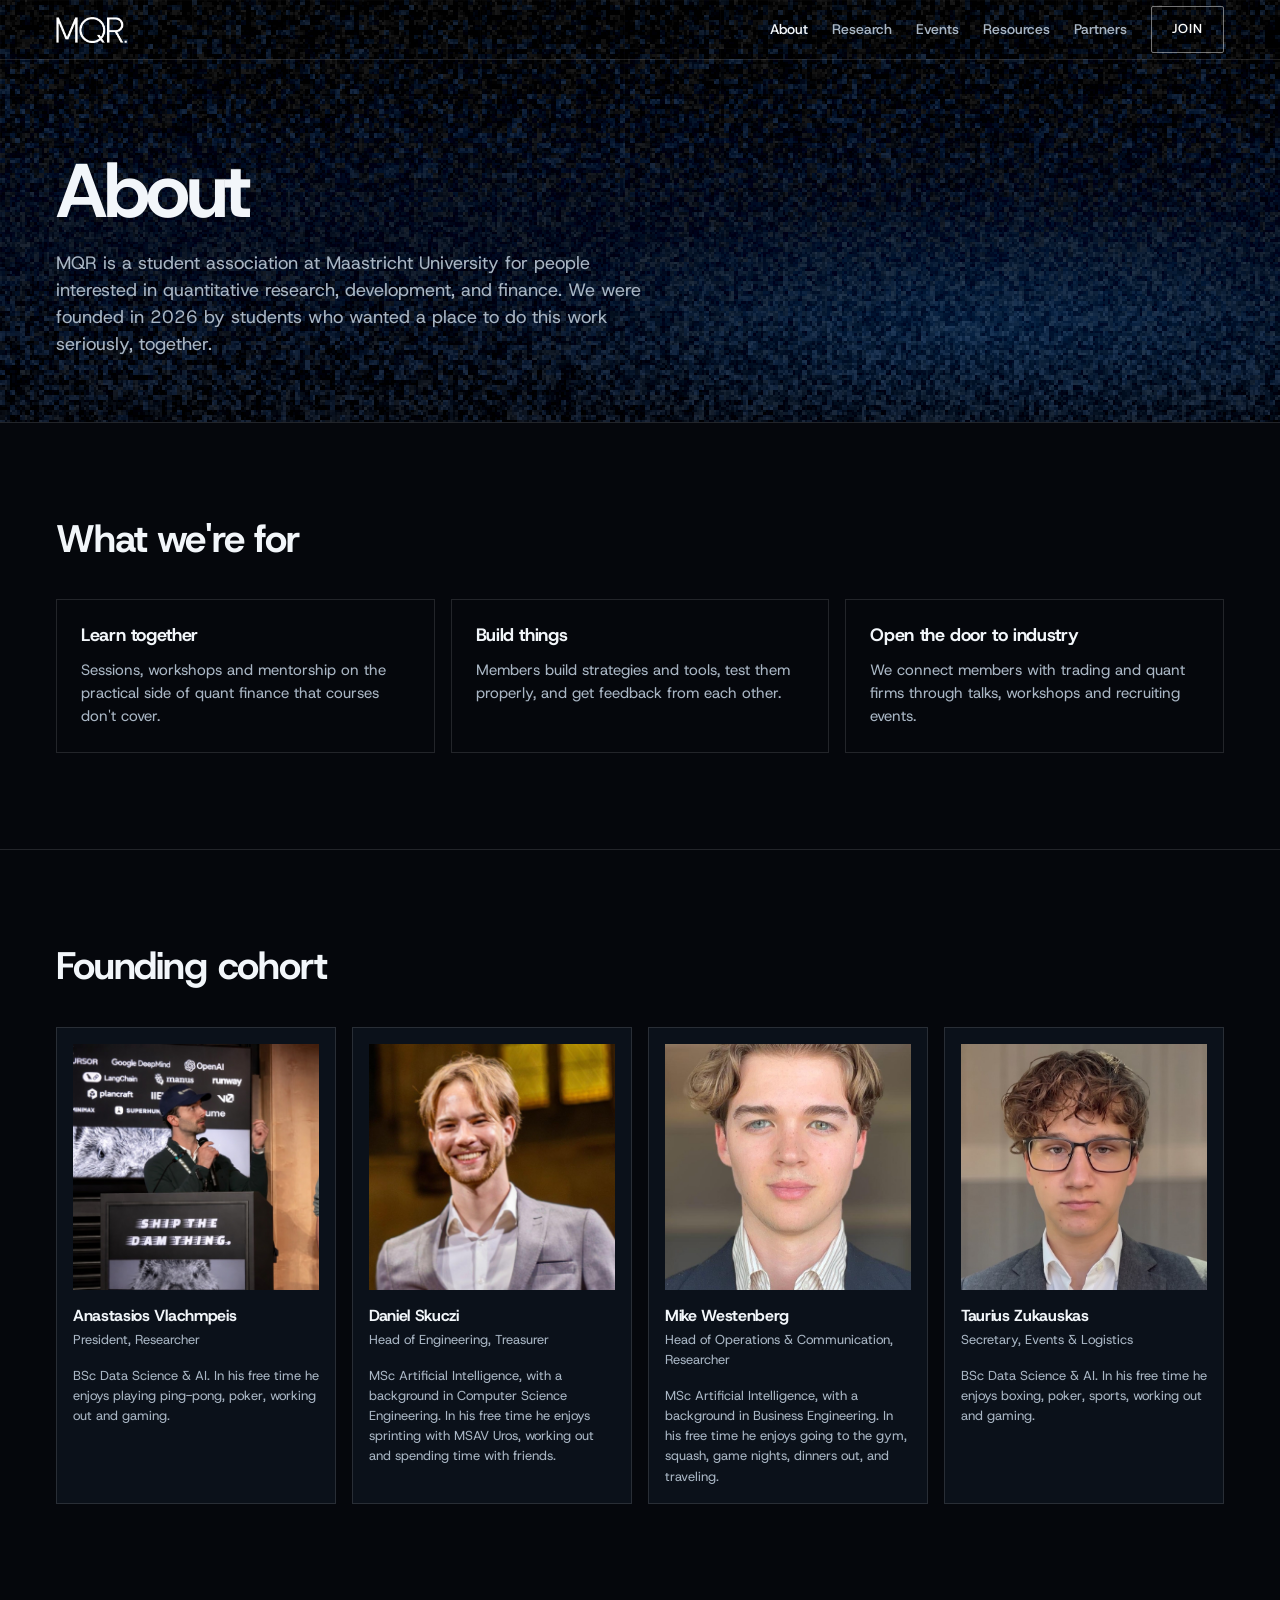
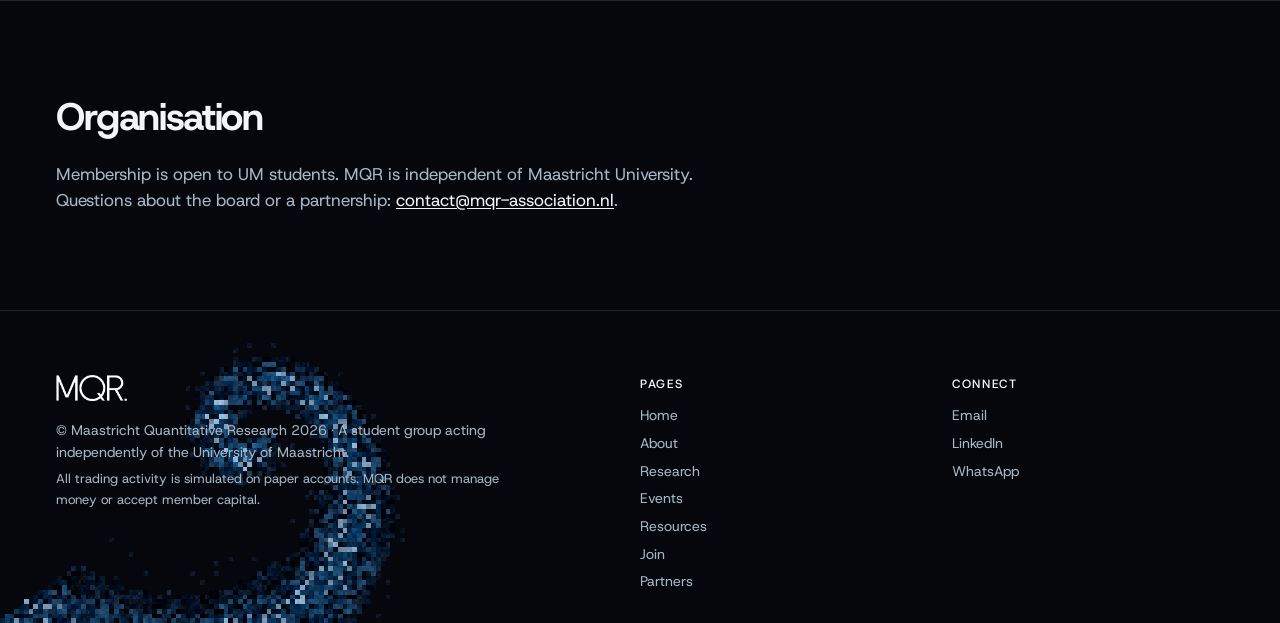
==== commit d4e27cd0: "changes" ====
--- a/about.html
+++ b/about.html
@@ -47,7 +47,7 @@
   <main id="main">
     <section class="page-hero">
       <div class="section-inner">
-        <h1>Who we are.</h1>
+        <h1>About</h1>
         <p>MQR is a student association at Maastricht University for people interested in quantitative research, development, and finance. We were founded in 2026 by students who wanted a place to do this work seriously, together.</p>
       </div>
     </section>
@@ -58,15 +58,15 @@
         <div class="pillar-grid">
           <div class="event-type">
             <h3>Learn together</h3>
-            <p>Most of what's useful here isn't taught in a lecture hall. We build the sessions, workshops, and mentorship that fill the gap.</p>
+            <p>Sessions, workshops and mentorship on the practical side of quant finance that courses don't cover.</p>
           </div>
           <div class="event-type">
             <h3>Build things</h3>
-            <p>We care about putting ideas into practice, work that survives contact with data, backtested honestly, documented, and reviewed by peers.</p>
+            <p>Members build strategies and tools, test them properly, and get feedback from each other.</p>
           </div>
           <div class="event-type">
             <h3>Open the door to industry</h3>
-            <p>We bring firms to campus and take members to their offices, so the path from student to practitioner is something you can actually see.</p>
+            <p>We connect members with trading and quant firms through talks, workshops and recruiting events.</p>
           </div>
         </div>
       </div>
@@ -75,7 +75,6 @@
     <section class="content-section" id="founding-cohort" aria-labelledby="founding-cohort-heading">
       <div class="section-inner">
         <h2 id="founding-cohort-heading">Founding cohort</h2>
-        <p>We started MQR in 2026 because Maastricht had the students for this and not the association.</p>
         <div class="team-list">
           <article class="team-member">
             <img src="assets/cohort/anastasios-vlachmpeis.jpg" alt="Anastasios Vlachmpeis">
--- a/css/layout.css
+++ b/css/layout.css
@@ -147,13 +147,17 @@
 }
 
 .site-footer {
+  position: relative;
   background: var(--bg);
   color: var(--text-muted);
   padding: var(--space-2xl) 0 var(--space-lg);
   border-top: 1px solid var(--border);
+  isolation: isolate;
 }
 
 .footer-inner {
+  position: relative;
+  z-index: 1;
   max-width: var(--grid-width);
   margin: 0 auto;
   padding: 0 var(--space-lg);
@@ -162,7 +166,16 @@
 .footer-grid {
   display: grid;
   gap: var(--space-xl);
-  margin-bottom: var(--space-xl);
+}
+
+.footer-mark {
+  position: absolute;
+  left: 0;
+  bottom: 0;
+  z-index: 0;
+  display: block;
+  pointer-events: none;
+  image-rendering: pixelated;
 }
 
 @media (min-width: 48rem) {
--- a/css/components.css
+++ b/css/components.css
@@ -174,6 +174,10 @@
 @media (min-width: 48rem) {
   .pillar-grid {
     grid-template-columns: repeat(3, 1fr);
+  }
+
+  .join-paths {
+    grid-template-columns: repeat(2, 1fr);
   }
 
   .event-types {
@@ -748,3 +752,7 @@
   white-space: nowrap;
   border: 0;
 }
+
+}
+
+}
--- a/css/pages.css
+++ b/css/pages.css
@@ -23,14 +23,23 @@
   pointer-events: none;
 }
 
-.hero-fractal {
+.hero-fractal,
+.page-hero-pixels {
   position: absolute;
   inset: 0;
   width: 100%;
   height: 100%;
-  z-index: 0;
   display: block;
   pointer-events: none;
+  image-rendering: pixelated;
+}
+
+.hero-fractal {
+  z-index: 0;
+}
+
+.page-hero-pixels {
+  z-index: -2;
 }
 
 .hero::before {
